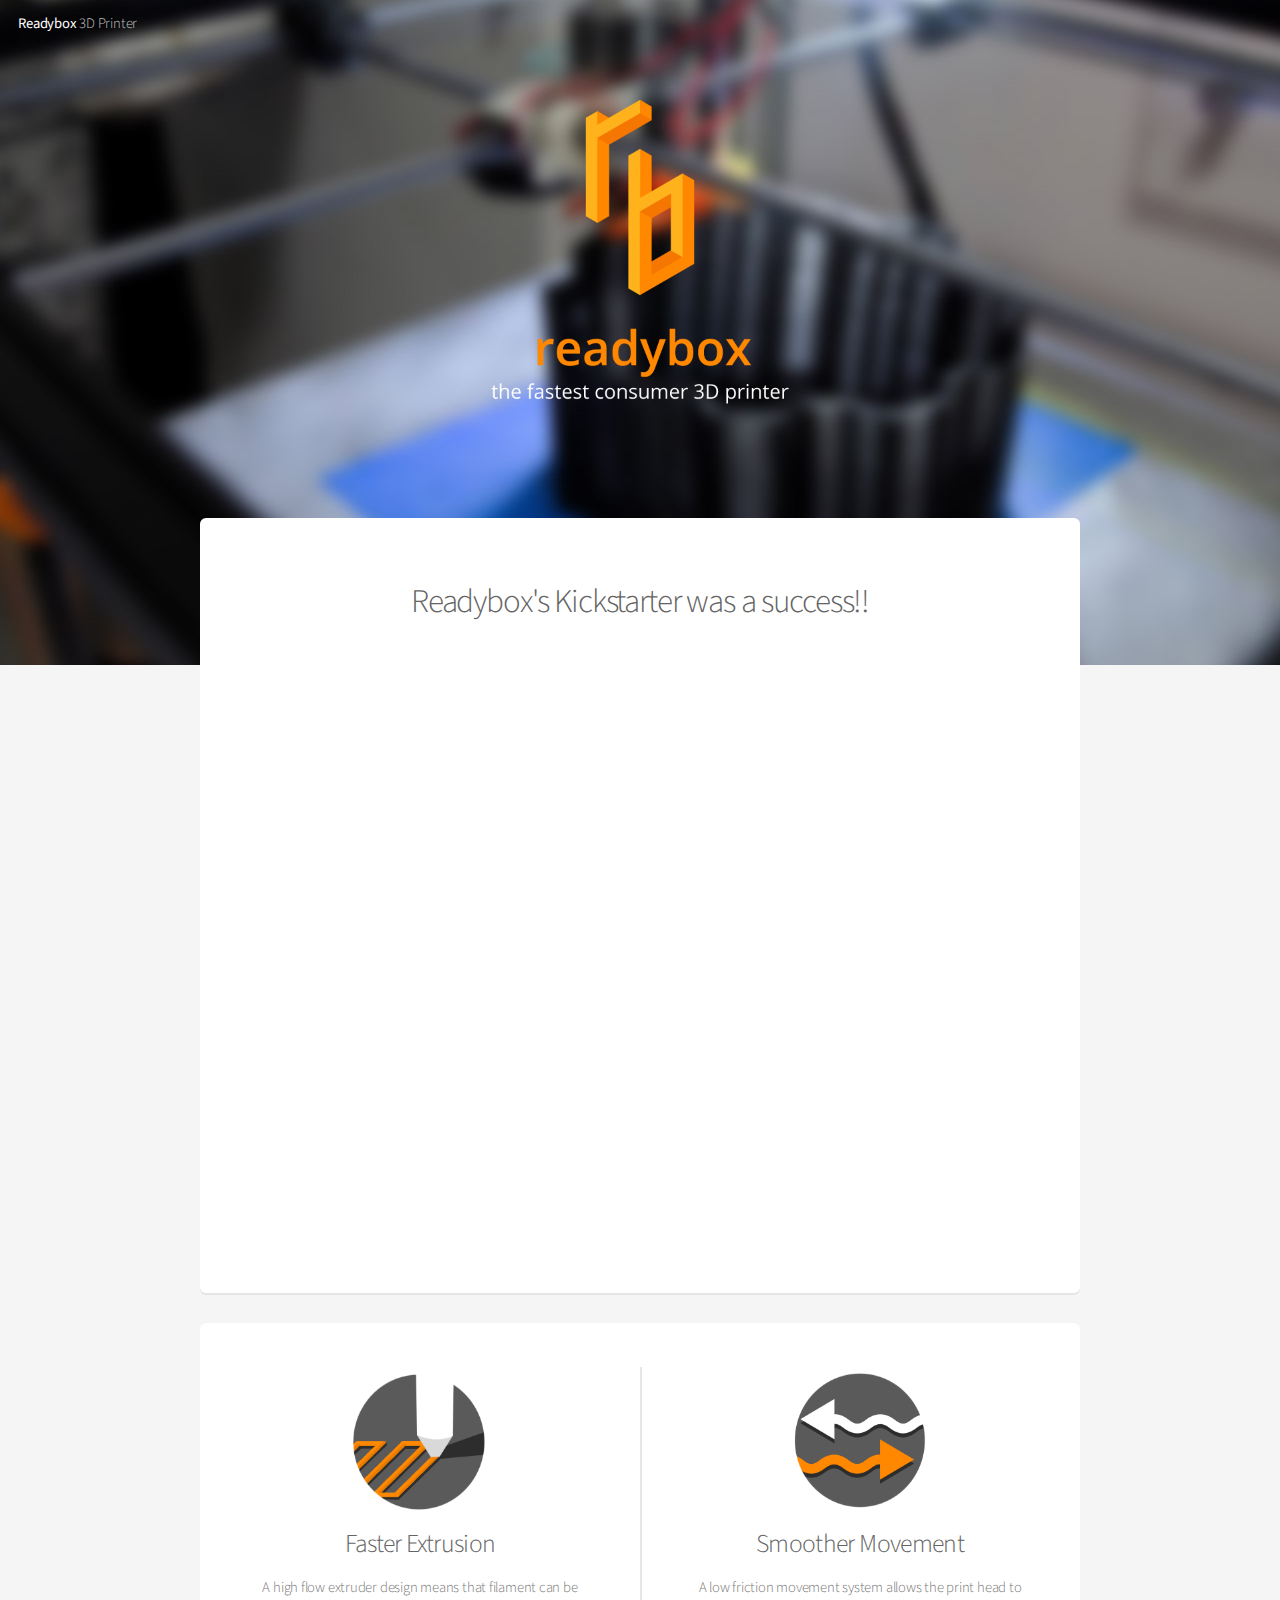
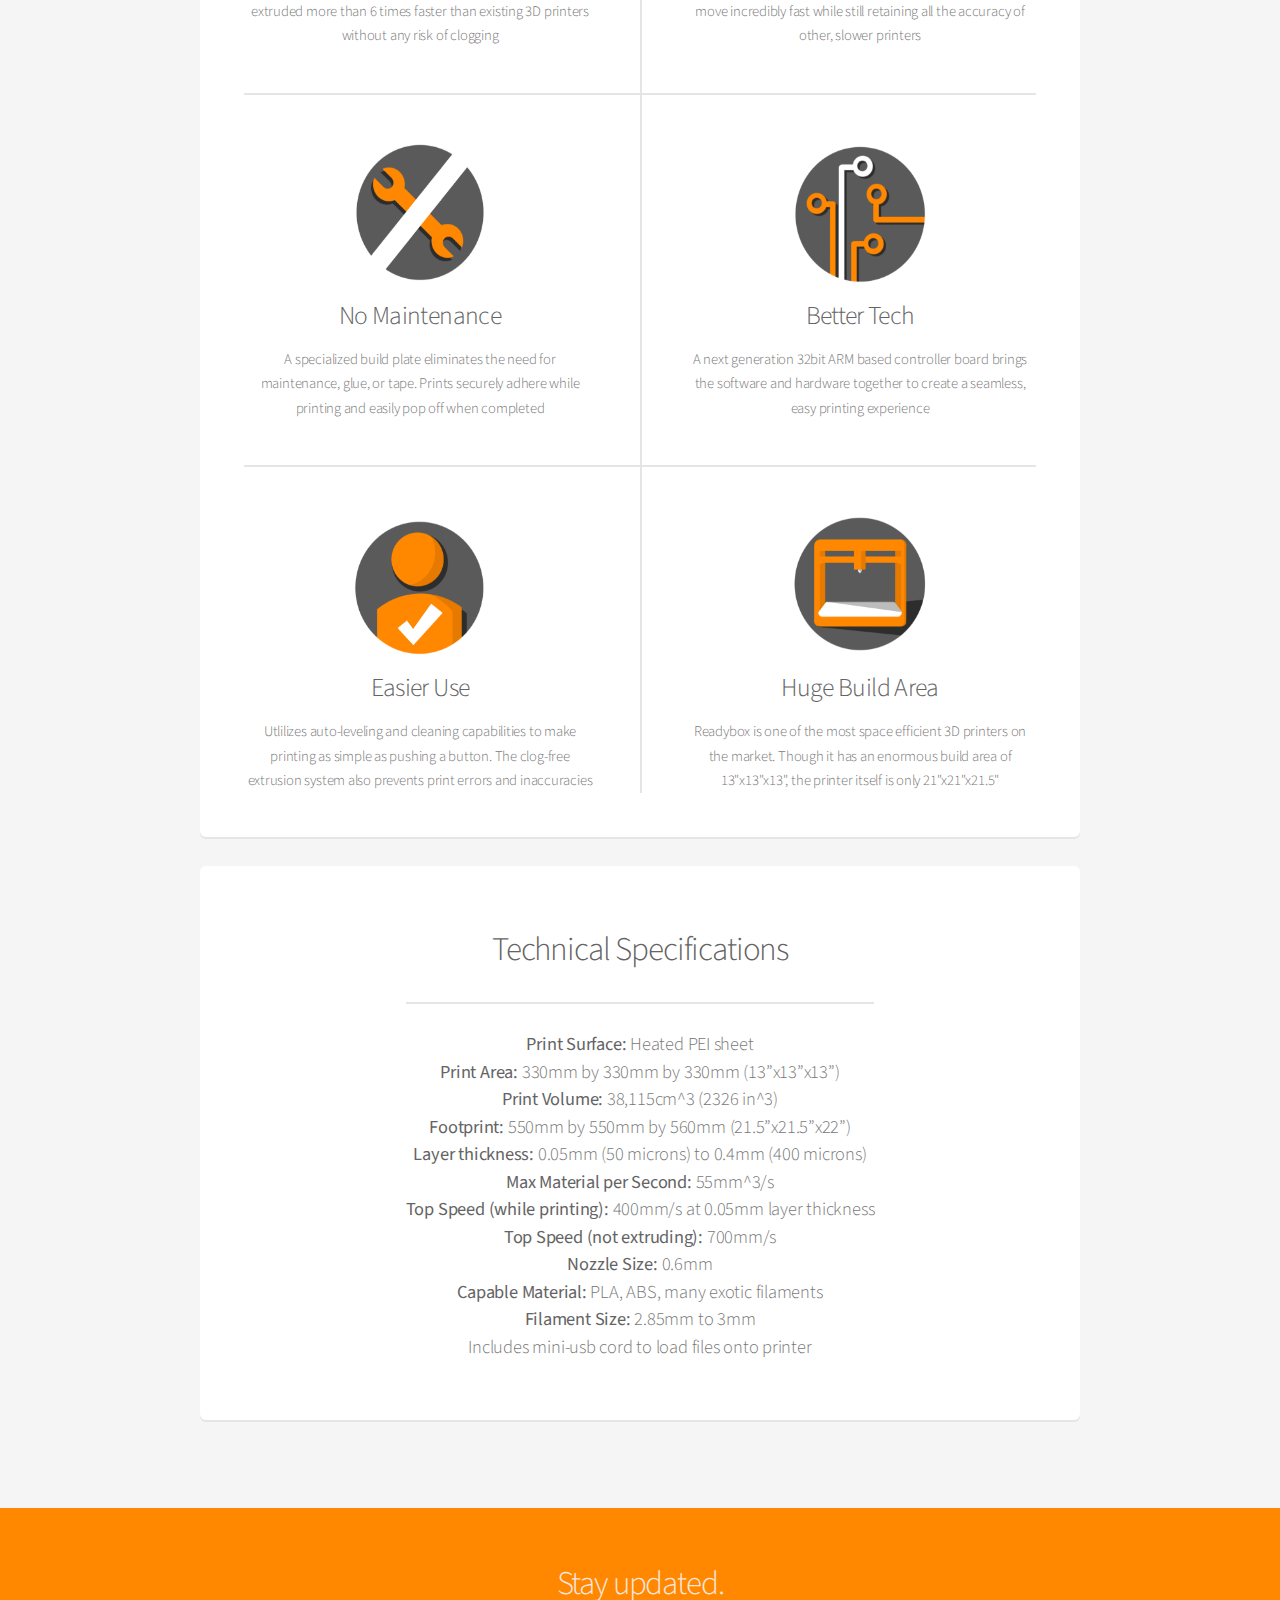
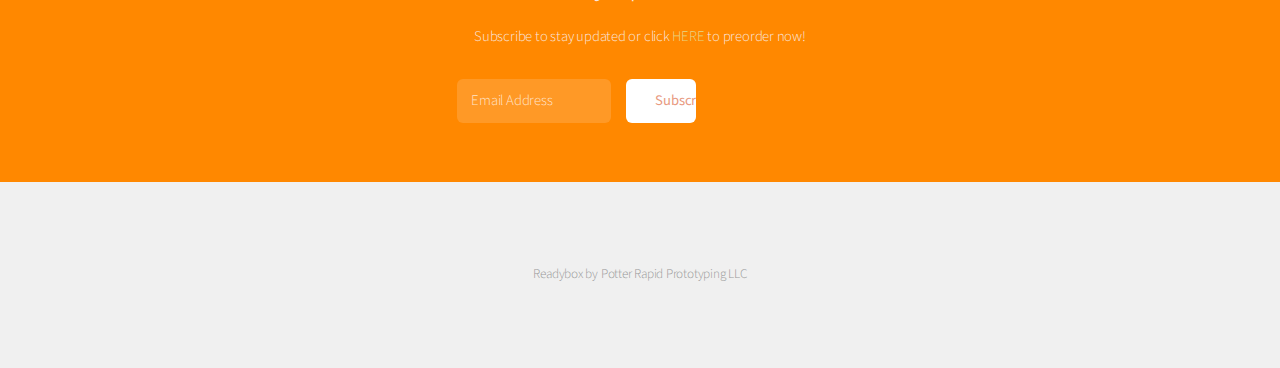
==== index.html @ b286a942 "re-added pre-order to bottom" ====
<!DOCTYPE HTML>
<!--
	Alpha by HTML5 UP
	html5up.net | @n33co
	Free for personal and commercial use under the CCA 3.0 license (html5up.net/license)
-->
<html>

<head>
	<script>
  (function(i,s,o,g,r,a,m){i['GoogleAnalyticsObject']=r;i[r]=i[r]||function(){
  (i[r].q=i[r].q||[]).push(arguments)},i[r].l=1*new Date();a=s.createElement(o),
  m=s.getElementsByTagName(o)[0];a.async=1;a.src=g;m.parentNode.insertBefore(a,m)
  })(window,document,'script','//www.google-analytics.com/analytics.js','ga');

  ga('create', 'UA-67222815-1', 'auto');
  ga('send', 'pageview');

</script>
    <title>Readybox | Fastest Consumer 3D Printer</title>
    <meta http-equiv="content-type" content="text/html; charset=utf-8" />
    <meta name="description" content="" />
    <meta name="keywords" content="" />
    <!--[if lte IE 8]><script src="css/ie/html5shiv.js"></script><![endif]-->
    <script src="js/jquery.min.js"></script>
    <script src="js/jquery.dropotron.min.js"></script>
    <script src="js/jquery.scrollgress.min.js"></script>
    <script src="js/jquery.ajaxchimp.js"></script>
    <script src="js/skel.min.js"></script>
    <script src="js/skel-layers.min.js"></script>
    <script src="js/init.js"></script>
    <noscript>
        <link rel="stylesheet" href="css/skel.css" />
        <link rel="stylesheet" href="css/style.css" />
        <link rel="stylesheet" href="css/style-wide.css" />
    </noscript>
    <link rel="apple-touch-icon" sizes="57x57" href="./images/icons/apple-icon-57x57.png">
    <link rel="apple-touch-icon" sizes="60x60" href="./images/icons/apple-icon-60x60.png">
    <link rel="apple-touch-icon" sizes="72x72" href="./images/icons/apple-icon-72x72.png">
    <link rel="apple-touch-icon" sizes="76x76" href="./images/icons/apple-icon-76x76.png">
    <link rel="apple-touch-icon" sizes="114x114" href="./images/icons/apple-icon-114x114.png">
    <link rel="apple-touch-icon" sizes="120x120" href="./images/icons/apple-icon-120x120.png">
    <link rel="apple-touch-icon" sizes="144x144" href="./images/icons/apple-icon-144x144.png">
    <link rel="apple-touch-icon" sizes="152x152" href="./images/icons/apple-icon-152x152.png">
    <link rel="apple-touch-icon" sizes="180x180" href="./images/icons/apple-icon-180x180.png">
    <link rel="icon" type="image/png" sizes="192x192" href="./images/icons/android-icon-192x192.png">
    <link rel="icon" type="image/png" sizes="32x32" href="./images/icons/favicon-32x32.png">
    <link rel="icon" type="image/png" sizes="96x96" href="./images/icons/favicon-96x96.png">
    <link rel="icon" type="image/png" sizes="16x16" href="./images/icons/favicon-16x16.png">
    <link rel="manifest" href="./images/icons/manifest.json">
    <meta name="msapplication-TileColor" content="#ffffff">
    <meta name="msapplication-TileImage" content="./images/icons/ms-icon-144x144.png">
    <meta name="theme-color" content="#ffffff">

    <!--[if lte IE 8]><link rel="stylesheet" href="css/ie/v8.css" /><![endif]-->
</head>

<body class="landing">
   <!-- Header -->
 			<header id="header" class="alt">
				<h1><a href="index.html">Readybox</a> 3D Printer</h1>
 				<nav id="nav">
 					<ul>
						
						<li>
						</li>
						
 					</ul>
 				</nav>
 			</header>
 			<!-- Banner -->
    <section id="banner">
        <!-- <h2>Readybox</h2>
				<p>The Fastest Consumer 3D Printer</p> -->
        <img src="./images/rb-logo.png">
        <ul class="actions">
        </ul>
    </section>
    <!-- Main -->
    <section id="main" class="container">
        <section class="box special">
            <header class="major">
                <h2><a href="http://kck.st/1Qghwsk">Readybox's Kickstarter was a success!</a>!</h2>
                <iframe width="800" height="600" src="https://www.kickstarter.com/projects/brettpotter/readybox-fastest-consumer-3d-printer/widget/video.html" frameborder="0" scrolling="no"> </iframe>
            </header>
            <!-- <span class="image featured"><img src="images/websiteback1.png" alt="" /></span> -->
        </section>
        <section class="box special features">
            <div class="features-row">
                <section>
                	<img src="./images/extrusion.png" width="150" height="150">
                    <h3>Faster Extrusion</h3>
                    <p>A high flow extruder design means that filament can be extruded more than 6 times faster than existing 3D printers without any risk of clogging</p>
                </section>
                <section>
                	<img src="./images/smooth.png" width="150" height="150">
                    <h3>Smoother Movement</h3>
                    <p> A low friction movement system allows the print head to move incredibly fast while still retaining all the accuracy of other, slower printers</p>
                </section>
            </div>
            <div class="features-row">
                <section>
                	<img src="./images/maintenance.png" width="150" height="150">
                    <h3>No Maintenance</h3>
                    <p>A specialized build plate eliminates the need for maintenance, glue, or tape.  Prints securely adhere while printing and easily pop off when completed</p>
                </section>
                <section>
                	<img src="./images/tech.png" width="150" height="150">
                    <h3>Better Tech</h3>
                    <p> A next generation 32bit ARM based controller board brings the software and hardware together to create a seamless, easy printing experience</p>
                </section>
            </div>
            <div class="features-row">
                <section>
                	<img src="./images/user.png" width="150" height="150">
                    <h3>Easier Use</h3>
                    <p>Utlilizes auto-leveling and cleaning capabilities to make printing as simple as pushing a button. The clog-free extrusion system also prevents print errors and inaccuracies</p>
                </section>
                <section>
                	<img src="./images/area.png" width="150" height="150">
                    <h3>Huge Build Area</h3>
                    <p> Readybox is one of the most space efficient 3D printers on the market. Though it has an enormous build area of 13"x13"x13", the printer itself is only 21"x21"x21.5"</p>
                </section>
            </div>
        </section>
        
				<section class="box special">
					<header class="major">
						<h2>Technical Specifications</h2>
         <p><b>Print Surface:</b> Heated PEI sheet<br />
<b>Print Area:</b> 330mm by 330mm by 330mm (13”x13”x13”)<br />
<b>Print Volume:</b> 38,115cm^3 (2326 in^3)<br />
<b>Footprint:</b> 550mm by 550mm by 560mm (21.5”x21.5”x22”)<br />
<b>Layer thickness:</b> 0.05mm (50 microns) to 0.4mm (400 microns)<br />
<b>Max Material per Second:</b> 55mm^3/s<br/>
<b>Top Speed (while printing):</b> 400mm/s at 0.05mm layer thickness<br />
<b>Top Speed (not extruding):</b> 700mm/s<br />
<b>Nozzle Size:</b> 0.6mm<br />
<b>Capable Material:</b> PLA, ABS, many exotic filaments<br />
<b>Filament Size:</b> 2.85mm to 3mm<br />
Includes mini-usb cord to load files onto printer<br />
						
					</header>
				</section>
    </section>
    <!-- CTA -->
    <section id="cta">
        <h2>Stay updated.</h2>
        <p>Subscribe to stay updated or click <a href="https://shop.trycelery.com/page/55d785853791b303007cd6cb" data-celery="55d785853791b303007cd6cb" data-celery-version="v2">HERE</a> to preorder now!</p>
         <form id="mc">
             <div class="row uniform 50%">
                 <div class="8u 12u(mobilep)">

        <form id="mc">
            <div class="row uniform 50%">
                <div class="8u 12u(mobilep)">
                    <input type="email" name="mc-email" id="mc-email" placeholder="Email Address" />
                </div>
                <div class="4u 12u(mobilep)">
                    <input type="submit" value="Subscribe" class="fit" />
                </div>
            </div>
        </form>
    </section>
    <!-- Footer -->
    <footer id="footer">
        <ul class="copyright">
            <li>Readybox by Potter Rapid Prototyping LLC</li>
        </ul>
    </footer>
</body>

</html>
---- css/skel.css ----
/* Resets (http://meyerweb.com/eric/tools/css/reset/ | v2.0 | 20110126 | License: none (public domain)) */

	html,body,div,span,applet,object,iframe,h1,h2,h3,h4,h5,h6,p,blockquote,pre,a,abbr,acronym,address,big,cite,code,del,dfn,em,img,ins,kbd,q,s,samp,small,strike,strong,sub,sup,tt,var,b,u,i,center,dl,dt,dd,ol,ul,li,fieldset,form,label,legend,table,caption,tbody,tfoot,thead,tr,th,td,article,aside,canvas,details,embed,figure,figcaption,footer,header,hgroup,menu,nav,output,ruby,section,summary,time,mark,audio,video{margin:0;padding:0;border:0;font-size:100%;font:inherit;vertical-align:baseline;}article,aside,details,figcaption,figure,footer,header,hgroup,menu,nav,section{display:block;}body{line-height:1;}ol,ul{list-style:none;}blockquote,q{quotes:none;}blockquote:before,blockquote:after,q:before,q:after{content:'';content:none;}table{border-collapse:collapse;border-spacing:0;}body{-webkit-text-size-adjust:none}

/* Box Model */

	*, *:before, *:after {
		-moz-box-sizing: border-box;
		-webkit-box-sizing: border-box;
		box-sizing: border-box;
	}

/* Container */

	.container {
		margin-left: auto;
		margin-right: auto;

		/* width: (containers) */
		width: 60em;
	}

	/* Modifiers */

		/* 125% */
			.container.\31 25\25 {
				width: 100%;

				/* max-width: (containers * 1.25) */
				max-width: 75em;

				/* min-width: (containers) */
				min-width: 60em;
			}

		/* 75% */
			.container.\37 5\25 {

				/* width: (containers * 0.75) */
				width: 45em;

			}

		/* 50% */
			.container.\35 0\25 {

				/* width: (containers * 0.50) */
				width: 30em;

			}

		/* 25% */
			.container.\32 5\25 {

				/* width: (containers * 0.25) */
				width: 15em;

			}

/* Grid */

	.row {
		border-bottom: solid 1px transparent;
	}

	.row > * {
		float: left;
	}

	.row:after, .row:before {
		content: '';
		display: block;
		clear: both;
		height: 0;
	}

	.row.uniform > * > :first-child {
		margin-top: 0;
	}

	.row.uniform > * > :last-child {
		margin-bottom: 0;
	}

	/* Gutters */

		/* Normal */

			.row > * {
				/* padding: (gutters.horizontal) 0 0 (gutters.vertical) */
				padding: 0 0 0 2em;
			}

			.row {
				/* margin: -(gutters.horizontal) 0 -1px -(gutters.vertical) */
				margin: 0 0 -1px -2em;
			}

			.row.uniform > * {
				/* padding: (gutters.vertical) 0 0 (gutters.vertical) */
				padding: 2em 0 0 2em;
			}

			.row.uniform {
				/* margin: -(gutters.vertical) 0 -1px -(gutters.vertical) */
				margin: -2em 0 -1px -2em;
			}

		/* 200% */

			.row.\32 00\25 > * {
				/* padding: (gutters.horizontal) 0 0 (gutters.vertical) */
				padding: 0 0 0 4em;
			}

			.row.\32 00\25 {
				/* margin: -(gutters.horizontal) 0 -1px -(gutters.vertical) */
				margin: 0 0 -1px -4em;
			}

			.row.uniform.\32 00\25 > * {
				/* padding: (gutters.vertical) 0 0 (gutters.vertical) */
				padding: 4em 0 0 4em;
			}

			.row.uniform.\32 00\25 {
				/* margin: -(gutters.vertical) 0 -1px -(gutters.vertical) */
				margin: -4em 0 -1px -4em;
			}

		/* 150% */

			.row.\31 50\25 > * {
				/* padding: (gutters.horizontal) 0 0 (gutters.vertical) */
				padding: 0 0 0 3em;
			}

			.row.\31 50\25 {
				/* margin: -(gutters.horizontal) 0 -1px -(gutters.vertical) */
				margin: 0 0 -1px -3em;
			}

			.row.uniform.\31 50\25 > * {
				/* padding: (gutters.vertical) 0 0 (gutters.vertical) */
				padding: 3em 0 0 3em;
			}

			.row.uniform.\31 50\25 {
				/* margin: -(gutters.vertical) 0 -1px -(gutters.vertical) */
				margin: -3em 0 -1px -3em;
			}

		/* 50% */

			.row.\35 0\25 > * {
				/* padding: (gutters.horizontal) 0 0 (gutters.vertical) */
				padding: 0 0 0 1em;
			}

			.row.\35 0\25 {
				/* margin: -(gutters.horizontal) 0 -1px -(gutters.vertical) */
				margin: 0 0 -1px -1em;
			}

			.row.uniform.\35 0\25 > * {
				/* padding: (gutters.vertical) 0 0 (gutters.vertical) */
				padding: 1em 0 0 1em;
			}

			.row.uniform.\35 0\25 {
				/* margin: -(gutters.vertical) 0 -1px -(gutters.vertical) */
				margin: -1em 0 -1px -1em;
			}

		/* 25% */

			.row.\32 5\25 > * {
				/* padding: (gutters.horizontal) 0 0 (gutters.vertical) */
				padding: 0 0 0 0.5em;
			}

			.row.\32 5\25 {
				/* margin: -(gutters.horizontal) 0 -1px -(gutters.vertical) */
				margin: 0 0 -1px -0.5em;
			}

			.row.uniform.\32 5\25 > * {
				/* padding: (gutters.vertical) 0 0 (gutters.vertical) */
				padding: 0.5em 0 0 0.5em;
			}

			.row.uniform.\32 5\25 {
				/* margin: -(gutters.vertical) 0 -1px -(gutters.vertical) */
				margin: -0.5em 0 -1px -0.5em;
			}

		/* 0% */

			.row.\30 \25 > * {
				padding: 0;
			}

			.row.\30 \25 {
				margin: 0 0 -1px 0;
			}

	/* Cells */

		.\31 2u, .\31 2u\24 { width: 100%; clear: none; margin-left: 0; }
		.\31 1u, .\31 1u\24 { width: 91.6666666667%; clear: none; margin-left: 0; }
		.\31 0u, .\31 0u\24 { width: 83.3333333333%; clear: none; margin-left: 0; }
		.\39 u, .\39 u\24 { width: 75%; clear: none; margin-left: 0; }
		.\38 u, .\38 u\24 { width: 66.6666666667%; clear: none; margin-left: 0; }
		.\37 u, .\37 u\24 { width: 58.3333333333%; clear: none; margin-left: 0; }
		.\36 u, .\36 u\24 { width: 50%; clear: none; margin-left: 0; }
		.\35 u, .\35 u\24 { width: 41.6666666667%; clear: none; margin-left: 0; }
		.\34 u, .\34 u\24 { width: 33.3333333333%; clear: none; margin-left: 0; }
		.\33 u, .\33 u\24 { width: 25%; clear: none; margin-left: 0; }
		.\32 u, .\32 u\24 { width: 16.6666666667%; clear: none; margin-left: 0; }
		.\31 u, .\31 u\24 { width: 8.3333333333%; clear: none; margin-left: 0; }

		.\31 2u\24 + *,
		.\31 1u\24 + *,
		.\31 0u\24 + *,
		.\39 u\24 + *,
		.\38 u\24 + *,
		.\37 u\24 + *,
		.\36 u\24 + *,
		.\35 u\24 + *,
		.\34 u\24 + *,
		.\33 u\24 + *,
		.\32 u\24 + *,
		.\31 u\24 + * {
			clear: left;
		}

		.\-11u { margin-left: 91.6666666667% }
		.\-10u { margin-left: 83.3333333333% }
		.\-9u { margin-left: 75% }
		.\-8u { margin-left: 66.6666666667% }
		.\-7u { margin-left: 58.3333333333% }
		.\-6u { margin-left: 50% }
		.\-5u { margin-left: 41.6666666667% }
		.\-4u { margin-left: 33.3333333333% }
		.\-3u { margin-left: 25% }
		.\-2u { margin-left: 16.6666666667% }
		.\-1u { margin-left: 8.3333333333% }
---- css/style.css ----
@import url(font-awesome.min.css);
@import url("http://fonts.googleapis.com/css?family=Source+Sans+Pro:300,400,300italic,400italic");

/*
	Alpha by HTML5 UP
	html5up.net | @n33co
	Free for personal and commercial use under the CCA 3.0 license (html5up.net/license)
*/

/* Basic */

	body {
		background: #f5f5f5;
	}

	body, input, select, textarea {
		color: #777;
		font-family: "Source Sans Pro", sans-serif;
		font-size: 16pt;
		font-weight: 300;
		line-height: 1.65em;
		letter-spacing: -0.015em;
	}

	a {
		-moz-transition: color 0.2s ease-in-out, border-bottom-color 0.2s ease-in-out;
		-webkit-transition: color 0.2s ease-in-out, border-bottom-color 0.2s ease-in-out;
		-o-transition: color 0.2s ease-in-out, border-bottom-color 0.2s ease-in-out;
		-ms-transition: color 0.2s ease-in-out, border-bottom-color 0.2s ease-in-out;
		transition: color 0.2s ease-in-out, border-bottom-color 0.2s ease-in-out;
		color: #E6D788;
		text-decoration: none;
	}

		a:hover {
			border-bottom-color: transparent;
		}

	strong, b {
		color: #646464;
		font-weight: 400;
	}

	em, i {
		font-style: italic;
	}

	p {
		margin: 0 0 2em 0;
	}

	h1, h2, h3, h4, h5, h6 {
		color: #646464;
		font-weight: 300;
		line-height: 1em;
		margin: 0 0 0.5em 0;
	}

		h1 a, h2 a, h3 a, h4 a, h5 a, h6 a {
			color: inherit;
			text-decoration: none;
		}

	h2 {
		font-size: 2.25em;
		line-height: 1.5em;
		letter-spacing: -0.035em;
	}

	h3 {
		font-size: 1.75em;
		line-height: 1.5em;
		letter-spacing: -0.025em;
	}

	h4 {
		font-size: 1.1em;
		line-height: 1.5em;
		letter-spacing: 0;
	}

	h5 {
		font-size: 0.9em;
		line-height: 1.5em;
		letter-spacing: 0;
	}

	h6 {
		font-size: 0.7em;
		line-height: 1.5em;
		letter-spacing: 0;
	}

	sub {
		font-size: 0.8em;
		position: relative;
		top: 0.5em;
	}

	sup {
		font-size: 0.8em;
		position: relative;
		top: -0.5em;
	}

	hr {
		border: 0;
		border-bottom: solid 2px #e5e5e5;
		margin: 2em 0;
	}

		hr.major {
			margin: 3em 0;
		}

	blockquote {
		border-left: solid 4px #e5e5e5;
		font-style: italic;
		margin: 0 0 2em 0;
		padding: 0.5em 0 0.5em 2em;
	}

	pre {
		-webkit-overflow-scrolling: touch;
		background: #f8f8f8;
		border-radius: 6px;
		border: solid 1px #e5e5e5;
		font-family: monospace;
		font-size: 0.9em;
		line-height: 1.75em;
		margin: 0 0 2em 0;
		overflow-x: auto;
		padding: 1em 1.5em;
	}

	code {
		background: #f8f8f8;
		border-radius: 6px;
		border: solid 1px #e5e5e5;
		font-family: monospace;
		font-size: 0.9em;
		margin: 0 0.25em;
		padding: 0.25em 0.65em;
	}

	.align-left {
		text-align: left;
	}

	.align-center {
		text-align: center;
	}

	.align-right {
		text-align: right;
	}

/* Section/Article */

	section.special, article.special {
		text-align: center;
	}

	header p {
		color: #999;
		position: relative;
		margin: 0 0 1.5em 0;
		font-style: italic;
	}

	header h2 + p {
		font-size: 1.25em;
		margin-top: -1em;
		line-height: 1.5em;
	}

	header h3 + p {
		font-size: 1.1em;
		margin-top: -0.85em;
		line-height: 1.5em;
	}

	header h4 + p,
	header h5 + p,
	header h6 + p {
		font-size: 0.8em;
		margin-top: -0.5em;
		line-height: 1.5em;
	}

	header.major {
		padding: 1em 0;
		text-align: center;
	}

		header.major h2 {
			margin: 0;
		}

		header.major p {
			display: inline-block;
			border-top: solid 2px #e5e5e5;
			color: #777;
			margin: 1.5em 0 0 0;
			padding: 1.5em 0 0 0;
			font-style: normal;
		}

/* Form */

	form {
		margin: 0 0 2em 0;
	}

	label {
		color: #646464;
		display: block;
		font-size: 0.9em;
		font-weight: 300;
		margin: 0 0 1em 0;
	}

	input[type="text"],
	input[type="password"],
	input[type="email"],
	select,
	textarea {
		-moz-appearance: none;
		-webkit-appearance: none;
		-o-appearance: none;
		-ms-appearance: none;
		appearance: none;
		background: #f8f8f8;
		border-radius: 6px;
		border: solid 1px #e5e5e5;
		color: inherit;
		display: block;
		outline: 0;
		padding: 0 1em;
		text-decoration: none;
		width: 100%;
	}

		input[type="text"]:invalid,
		input[type="password"]:invalid,
		input[type="email"]:invalid,
		select:invalid,
		textarea:invalid {
			box-shadow: none;
		}

		input[type="text"]:focus,
		input[type="password"]:focus,
		input[type="email"]:focus,
		select:focus,
		textarea:focus {
			border-color: #e89980;
			box-shadow: 0 0 0 2px #e89980;
		}

	.select-wrapper {
		text-decoration: none;
		display: block;
		position: relative;
	}

		.select-wrapper:before {
			-moz-osx-font-smoothing: grayscale;
			-webkit-font-smoothing: antialiased;
			font-family: FontAwesome;
			font-style: normal;
			font-weight: normal;
			text-transform: none !important;
		}

		.select-wrapper:before {
			color: #e5e5e5;
			content: '\f078';
			display: block;
			height: 3em;
			line-height: 3em;
			pointer-events: none;
			position: absolute;
			right: 0;
			text-align: center;
			top: 0;
			width: 3em;
		}

		.select-wrapper select::-ms-expand {
			display: none;
		}

	input[type="text"],
	input[type="password"],
	input[type="email"],
	select {
		height: 3em;
	}

	textarea {
		padding: 0.75em 1em;
	}

	input[type="checkbox"],
	input[type="radio"] {
		-moz-appearance: none;
		-webkit-appearance: none;
		-o-appearance: none;
		-ms-appearance: none;
		appearance: none;
		display: block;
		float: left;
		margin-right: -2em;
		opacity: 0;
		width: 1em;
		z-index: -1;
	}

		input[type="checkbox"] + label,
		input[type="radio"] + label {
			text-decoration: none;
			color: #777;
			cursor: pointer;
			display: inline-block;
			font-size: 1em;
			font-weight: 300;
			padding-left: 2.55em;
			padding-right: 0.75em;
			position: relative;
		}

			input[type="checkbox"] + label:before,
			input[type="radio"] + label:before {
				-moz-osx-font-smoothing: grayscale;
				-webkit-font-smoothing: antialiased;
				font-family: FontAwesome;
				font-style: normal;
				font-weight: normal;
				text-transform: none !important;
			}

			input[type="checkbox"] + label:before,
			input[type="radio"] + label:before {
				background: #f8f8f8;
				border-radius: 6px;
				border: solid 1px #e5e5e5;
				content: '';
				display: inline-block;
				height: 1.8em;
				left: 0;
				line-height: 1.725em;
				position: absolute;
				text-align: center;
				top: 0;
				width: 1.8em;
			}

		input[type="checkbox"]:checked + label:before,
		input[type="radio"]:checked + label:before {
			background: #666;
			border-color: #666;
			color: #ffffff;
			content: '\f00c';
		}

		input[type="checkbox"]:focus + label:before,
		input[type="radio"]:focus + label:before {
			border-color: #e89980;
			box-shadow: 0 0 0 1px #e89980;
		}

	input[type="checkbox"] + label:before {
		border-radius: 6px;
	}

	input[type="radio"] + label:before {
		border-radius: 100%;
	}

	::-webkit-input-placeholder {
		color: #999 !important;
		opacity: 1.0;
	}

	:-moz-placeholder {
		color: #999 !important;
		opacity: 1.0;
	}

	::-moz-placeholder {
		color: #999 !important;
		opacity: 1.0;
	}

	:-ms-input-placeholder {
		color: #999 !important;
		opacity: 1.0;
	}

	.formerize-placeholder {
		color: #999 !important;
		opacity: 1.0;
	}

/* Box */

	.box {
		background: #fff;
		border-radius: 6px;
		box-shadow: 0 2px 0 0 #e5e5e5;
		margin: 0 0 2em 0;
		padding: 3em;
	}

		.box > :last-child {
			margin-bottom: 0;
		}

		.box.alt {
			background: none !important;
			border-radius: 0 !important;
			box-shadow: none !important;
			margin: 0 0 2em 0;
			padding: 0 !important;
		}

		.box.features .features-row {
			border-top: solid 2px #e5e5e5;
			position: relative;
		}

			.box.features .features-row:after {
				clear: both;
				content: '';
				display: block;
			}

			.box.features .features-row section {
				float: left;
				padding: 3em;
				width: 50%;
			}

				.box.features .features-row section :last-child {
					margin-bottom: 0;
				}

				.box.features .features-row section:nth-child(2n) {
					padding-right: 0;
				}

					.box.features .features-row section:nth-child(2n):before {
						background: #e5e5e5;
						content: '';
						display: block;
						height: 100%;
						margin-left: -3em;
						position: absolute;
						top: 0;
						width: 2px;
					}

				.box.features .features-row section:nth-child(2n-1) {
					padding-left: 0;
				}

			.box.features .features-row:first-child {
				border-top: 0;
			}

				.box.features .features-row:first-child section {
					padding-top: 0;
				}

			.box.features .features-row:last-child {
				padding-bottom: 0;
			}

				.box.features .features-row:last-child section {
					padding-bottom: 0;
				}

		.box.special {
			text-align: center;
		}

		.box .image.featured {
			border-radius: 0;
			display: block;
			margin: 3em 0 3em -3em;
			position: relative;
			width: calc(100% + 6em);
		}

			.box .image.featured img {
				border-radius: 0;
				display: block;
				width: 100%;
			}

			.box .image.featured:first-child {
				border-radius: 6px 6px 0 0;
				margin-bottom: 3em;
				margin-top: -3em;
			}

				.box .image.featured:first-child img {
					border-radius: 6px 6px 0 0;
				}

			.box .image.featured:last-child {
				border-radius: 0 0 6px 6px;
				margin-bottom: -3em;
				margin-top: 3em;
			}

				.box .image.featured:last-child img {
					border-radius: 0 0 6px 6px;
				}

/* Icon */

	.icon {
		text-decoration: none;
		border-bottom: none;
		position: relative;
	}

		.icon:before {
			-moz-osx-font-smoothing: grayscale;
			-webkit-font-smoothing: antialiased;
			font-family: FontAwesome;
			font-style: normal;
			font-weight: normal;
			text-transform: none !important;
		}

		.icon > .label {
			display: none;
		}

		.icon.major {
			background: #666;
			border-radius: 100%;
			color: #ffffff;
			cursor: default;
			display: inline-block;
			height: 5.5em;
			line-height: 5.5em;
			margin: 0 0 2em 0;
			width: 5.5em;
		}

			.icon.major:before {
				font-size: 2.5em;
			}

			.icon.major.accent1 {
				background: #666;
				color: #ffffff;
			}

			.icon.major.accent2 {
				background: #e89980;
				color: #ffffff;
			}

			.icon.major.accent3 {
				background: #7fcdb8;
				color: #ffffff;
			}

			.icon.major.accent4 {
				background: #90b0ba;
				color: #ffffff;
			}

			.icon.major.accent5 {
				background: #e5cb95;
				color: #ffffff;
			}

/* Image */

	.image {
		border-radius: 6px;
		border: 0;
		display: inline-block;
		position: relative;
	}

		.image img {
			border-radius: 6px;
			display: block;
		}

		.image.left {
			float: left;
			padding: 0 1.5em 1em 0;
			top: 0.25em;
		}

		.image.right {
			float: right;
			padding: 0 0 1em 1.5em;
			top: 0.25em;
		}

		.image.fit {
			display: block;
			margin: 0 0 2em 0;
			width: 100%;
		}

			.image.fit img {
				display: block;
				width: 100%;
			}

/* List */

	ol {
		list-style: decimal;
		margin: 0 0 2em 0;
		padding-left: 1.25em;
	}

		ol li {
			padding-left: 0.25em;
		}

	ul {
		list-style: disc;
		margin: 0 0 2em 0;
		padding-left: 1em;
	}

		ul li {
			padding-left: 0.5em;
		}

		ul.alt {
			list-style: none;
			padding-left: 0;
		}

			ul.alt li {
				border-top: solid 1px #e5e5e5;
				padding: 0.5em 0;
			}

				ul.alt li:first-child {
					border-top: 0;
					padding-top: 0;
				}

		ul.icons {
			cursor: default;
			list-style: none;
			padding-left: 0;
		}

			ul.icons li {
				display: inline-block;
				padding: 0 1.25em 0 0;
			}

				ul.icons li:last-child {
					padding-right: 0;
				}

				ul.icons li .icon {
					color: inherit;
				}

					ul.icons li .icon:before {
						font-size: 1.75em;
					}

		ul.actions {
			cursor: default;
			list-style: none;
			padding-left: 0;
		}

			ul.actions li {
				display: inline-block;
				padding: 0 1em 0 0;
				vertical-align: middle;
			}

				ul.actions li:last-child {
					padding-right: 0;
				}

			ul.actions.small li {
				padding: 0 0.5em 0 0;
			}

			ul.actions.vertical li {
				display: block;
				padding: 1em 0 0 0;
			}

				ul.actions.vertical li:first-child {
					padding-top: 0;
				}

				ul.actions.vertical li > * {
					margin-bottom: 0;
				}

			ul.actions.vertical.small li {
				padding: 0.5em 0 0 0;
			}

				ul.actions.vertical.small li:first-child {
					padding-top: 0;
				}

			ul.actions.fit {
				display: table;
				margin-left: -1em;
				padding: 0;
				table-layout: fixed;
				width: calc(100% + 1em);
			}

				ul.actions.fit li {
					display: table-cell;
					padding: 0 0 0 1em;
				}

					ul.actions.fit li > * {
						margin-bottom: 0;
					}

				ul.actions.fit.small {
					margin-left: -0.5em;
					width: calc(100% + 0.5em);
				}

					ul.actions.fit.small li {
						padding: 0 0 0 0.5em;
					}

	dl {
		margin: 0 0 2em 0;
	}

/* Table */

	.table-wrapper {
		-webkit-overflow-scrolling: touch;
		overflow-x: auto;
	}

	table {
		margin: 0 0 2em 0;
		width: 100%;
	}

		table tbody tr {
			border: solid 1px #e5e5e5;
			border-left: 0;
			border-right: 0;
		}

			table tbody tr:nth-child(2n + 1) {
				background-color: #f8f8f8;
			}

		table td {
			padding: 0.75em 0.75em;
		}

		table th {
			color: #646464;
			font-size: 0.9em;
			font-weight: 300;
			padding: 0 0.75em 0.75em 0.75em;
			text-align: left;
		}

		table thead {
			border-bottom: solid 2px #e5e5e5;
		}

		table tfoot {
			border-top: solid 2px #e5e5e5;
		}

		table.alt {
			border-collapse: separate;
		}

			table.alt tbody tr td {
				border: solid 1px #e5e5e5;
				border-left-width: 0;
				border-top-width: 0;
			}

				table.alt tbody tr td:first-child {
					border-left-width: 1px;
				}

			table.alt tbody tr:first-child td {
				border-top-width: 1px;
			}

			table.alt thead {
				border-bottom: 0;
			}

			table.alt tfoot {
				border-top: 0;
			}

/* Button */

	input[type="submit"],
	input[type="reset"],
	input[type="button"],
	.button {
		-moz-appearance: none;
		-webkit-appearance: none;
		-o-appearance: none;
		-ms-appearance: none;
		appearance: none;
		-moz-transition: background-color 0.2s ease-in-out, color 0.2s ease-in-out;
		-webkit-transition: background-color 0.2s ease-in-out, color 0.2s ease-in-out;
		-o-transition: background-color 0.2s ease-in-out, color 0.2s ease-in-out;
		-ms-transition: background-color 0.2s ease-in-out, color 0.2s ease-in-out;
		transition: background-color 0.2s ease-in-out, color 0.2s ease-in-out;
		background-color: #666;
		border-radius: 6px;
		border: 0;
		color: #ffffff;
		cursor: pointer;
		display: inline-block;
		font-weight: 400;
		height: 3em;
		line-height: 3em;
		padding: 0 2em;
		text-align: center;
		text-decoration: none;
		white-space: nowrap;
	}

		input[type="submit"]:hover,
		input[type="reset"]:hover,
		input[type="button"]:hover,
		.button:hover {
			background-color: #737373;
		}

		input[type="submit"]:active,
		input[type="reset"]:active,
		input[type="button"]:active,
		.button:active {
			background-color: #595959;
		}

		input[type="submit"].icon,
		input[type="reset"].icon,
		input[type="button"].icon,
		.button.icon {
			padding-left: 1.35em;
		}

			input[type="submit"].icon:before,
			input[type="reset"].icon:before,
			input[type="button"].icon:before,
			.button.icon:before {
				margin-right: 0.5em;
			}

		input[type="submit"].fit,
		input[type="reset"].fit,
		input[type="button"].fit,
		.button.fit {
			display: block;
			margin: 0 0 1em 0;
			width: 100%;
		}

		input[type="submit"].small,
		input[type="reset"].small,
		input[type="button"].small,
		.button.small {
			font-size: 0.8em;
			height: 2.7em;
			line-height: 2.7em;
		}

		input[type="submit"].big,
		input[type="reset"].big,
		input[type="button"].big,
		.button.big {
			font-size: 1.25em;
			height: 2.7em;
			line-height: 2.7em;
		}

		input[type="submit"].alt,
		input[type="reset"].alt,
		input[type="button"].alt,
		.button.alt {
			background-color: transparent;
			box-shadow: inset 0 0 0 2px #e5e5e5;
			color: #777;
		}

			input[type="submit"].alt:hover,
			input[type="reset"].alt:hover,
			input[type="button"].alt:hover,
			.button.alt:hover {
				background-color: #f8f8f8;
			}

			input[type="submit"].alt:active,
			input[type="reset"].alt:active,
			input[type="button"].alt:active,
			.button.alt:active {
				background-color: #f0f0f0;
			}

			input[type="submit"].alt.icon:before,
			input[type="reset"].alt.icon:before,
			input[type="button"].alt.icon:before,
			.button.alt.icon:before {
				color: #999;
			}

		input[type="submit"].special,
		input[type="reset"].special,
		input[type="button"].special,
		.button.special {
			background-color: #e89980;
			color: #ffffff !important;
		}

			input[type="submit"].special:hover,
			input[type="reset"].special:hover,
			input[type="button"].special:hover,
			.button.special:hover {
				background-color: #ecaa96;
			}

			input[type="submit"].special:active,
			input[type="reset"].special:active,
			input[type="button"].special:active,
			.button.special:active {
				background-color: #e4886a;
			}

		input[type="submit"].disabled, input[type="submit"]:disabled,
		input[type="reset"].disabled,
		input[type="reset"]:disabled,
		input[type="button"].disabled,
		input[type="button"]:disabled,
		.button.disabled,
		.button:disabled {
			background-color: #777 !important;
			box-shadow: inset 0 -0.15em 0 0 rgba(0, 0, 0, 0.15);
			color: #f5f5f5 !important;
			cursor: default;
			opacity: 0.25;
		}

/* Header */

	#skel-layers-wrapper {
		padding-top: 3em;
	}

	body.landing #skel-layers-wrapper {
		padding-top: 0;
	}
	@-moz-keyframes reveal-header { 0% { top: -5em; } 100% { top: 0; } }
	@-webkit-keyframes reveal-header { 0% { top: -5em; } 100% { top: 0; } }
	@-o-keyframes reveal-header { 0% { top: -5em; } 100% { top: 0; } }
	@-ms-keyframes reveal-header { 0% { top: -5em; } 100% { top: 0; } }
	@keyframes reveal-header { 0% { top: -5em; } 100% { top: 0; } }

	#header {
		background: #444;
		color: #bbb;
		cursor: default;
		height: 3.25em;
		left: 0;
		line-height: 3.25em;
		position: fixed;
		top: 0;
		width: 100%;
		z-index: 10000;
	}

		#header h1 {
			color: inherit;
			height: inherit;
			left: 1.25em;
			line-height: inherit;
			margin: 0;
			padding: 0;
			position: absolute;
			top: 0;
		}

			#header h1 a {
				color: #fff;
				font-weight: 400;
				border: 0;
			}

		#header nav {
			height: inherit;
			line-height: inherit;
			position: absolute;
			right: 0.75em;
			top: 0;
			vertical-align: middle;
		}

			#header nav > ul {
				list-style: none;
				margin: 0;
				padding-left: 0;
			}

				#header nav > ul > li {
					display: inline-block;
					padding-left: 0;
				}

					#header nav > ul > li > ul {
						display: none;
					}

					#header nav > ul > li a {
						display: inline-block;
						height: 2em;
						line-height: 1.95em;
						padding: 0 1em;
						border-radius: 6px;
					}

					#header nav > ul > li a:not(.button) {
						color: #fff;
						display: inline-block;
						text-decoration: none;
						border: 0;
					}

						#header nav > ul > li a:not(.button).icon:before {
							color: #999;
							margin-right: 0.5em;
						}

					#header nav > ul > li:first-child {
						margin-left: 0;
					}

					#header nav > ul > li.active a:not(.button) {
						background-color: rgba(153, 153, 153, 0.25);
					}

					#header nav > ul > li .button {
						margin: 0 0 0 0.5em;
						position: relative;
					}

		#header input[type="submit"],
		#header input[type="reset"],
		#header input[type="button"],
		#header .button {
			background-color: transparent;
			box-shadow: inset 0 0 0 2px #999;
			color: #fff;
		}

			#header input[type="submit"]:hover,
			#header input[type="reset"]:hover,
			#header input[type="button"]:hover,
			#header .button:hover {
				background-color: rgba(153, 153, 153, 0.25);
			}

			#header input[type="submit"]:active,
			#header input[type="reset"]:active,
			#header input[type="button"]:active,
			#header .button:active {
				background-color: rgba(153, 153, 153, 0.5);
			}

		#header .container {
			position: relative;
		}

			#header .container h1 {
				left: 0;
			}

			#header .container nav {
				right: 0;
			}

		#header.reveal {
			-moz-animation: reveal-header 0.5s;
			-webkit-animation: reveal-header 0.5s;
			-o-animation: reveal-header 0.5s;
			-ms-animation: reveal-header 0.5s;
			animation: reveal-header 0.5s;
		}

		#header.alt {
			-moz-animation: none;
			-webkit-animation: none;
			-o-animation: none;
			-ms-animation: none;
			animation: none;
			background: none;
			color: rgba(255, 255, 255, 0.75);
			position: absolute;
		}

			#header.alt nav > ul > li a:not(.button).icon:before {
				color: rgba(255, 255, 255, 0.75);
			}

			#header.alt nav > ul > li.active a:not(.button) {
				background-color: rgba(255, 255, 255, 0.2);
			}

			#header.alt input[type="submit"],
			#header.alt input[type="reset"],
			#header.alt input[type="button"],
			#header.alt .button {
				box-shadow: inset 0 0 0 2px rgba(255, 255, 255, 0.5);
			}

				#header.alt input[type="submit"]:hover,
				#header.alt input[type="reset"]:hover,
				#header.alt input[type="button"]:hover,
				#header.alt .button:hover {
					background-color: rgba(255, 255, 255, 0.1);
				}

				#header.alt input[type="submit"]:active,
				#header.alt input[type="reset"]:active,
				#header.alt input[type="button"]:active,
				#header.alt .button:active {
					background-color: rgba(255, 255, 255, 0.2);
				}

	.dropotron {
		background: #fff;
		border-radius: 6px;
		box-shadow: 0 2px 0 0 rgba(0, 0, 0, 0.065), inset 0 -1px 0 0 #fff, inset 0 0 0 1px rgba(229, 229, 229, 0.5);
		list-style: none;
		margin: calc(-0.5em + 1px) 0 0 1px;
		padding: 0.5em 0;
		width: 11em;
	}

		.dropotron li {
			padding: 0;
		}

			.dropotron li a, .dropotron li span {
				-moz-transition: none;
				-webkit-transition: none;
				-o-transition: none;
				-ms-transition: none;
				transition: none;
				border: 0;
				border-top: solid 1px #f2f2f2;
				color: inherit;
				display: block;
				padding: 0.15em 1em;
			}

			.dropotron li:first-child > a, .dropotron li:first-child > span {
				border-top: 0;
			}

			.dropotron li.active > a, .dropotron li.active > span, .dropotron li:hover > a, .dropotron li:hover > span {
				background: #e89980;
				color: #ffffff;
			}

		.dropotron.level-0 {
			font-size: 0.9em;
			margin: 1em 0 0 0;
		}

			.dropotron.level-0:before {
				-moz-transform: rotate(45deg);
				-webkit-transform: rotate(45deg);
				-o-transform: rotate(45deg);
				-ms-transform: rotate(45deg);
				transform: rotate(45deg);
				background: #fff;
				border: solid 1px rgba(229, 229, 229, 0.5);
				border-bottom: 0;
				border-right: 0;
				box-shadow: -0.25em -0.125em 0.125em 0 rgba(0, 0, 0, 0.015);
				content: '';
				display: block;
				height: 0.75em;
				position: absolute;
				right: 1.25em;
				top: -0.375em;
				width: 0.75em;
				z-index: 0;
			}

/* Banner */

	#banner {
		background-attachment: scroll,							fixed;
		background-color: #666;
		background-image: url("../images/demoday.jpg");
		background-position: center 60%,						center;
		background-repeat: repeat,							no-repeat;
		background-size: auto,							cover;
		color: #fff;
		padding: 6em 0 16em 0;
		text-align: center;
	}

	#banner img {
		width:400px;
		height: auto;
	}

		#banner :last-child {
			margin-bottom: 0;
		}

		#banner h2, #banner h3, #banner h4, #banner h5, #banner h6 {
			color: #fff;
		}

		#banner h2 {
			font-size: 3.5em;
			line-height: 1em;
			margin: 2em 0 0.5em 0;
			padding: 0;
		}

		#banner p {
			font-size: 1.25em;
			margin-bottom: 1.75em;
		}

		#banner input[type="submit"],
		#banner input[type="reset"],
		#banner input[type="button"],
		#banner .button {
			background-color: transparent;
			box-shadow: inset 0 0 0 2px rgba(255, 255, 255, 0.5);
			color: #fff;
			min-width: 12em;
		}

			#banner input[type="submit"]:hover,
			#banner input[type="reset"]:hover,
			#banner input[type="button"]:hover,
			#banner .button:hover {
				background-color: rgba(255, 255, 255, 0.1);
			}

			#banner input[type="submit"]:active,
			#banner input[type="reset"]:active,
			#banner input[type="button"]:active,
			#banner .button:active {
				background-color: rgba(255, 255, 255, 0.2);
			}

			#banner input[type="submit"].special,
			#banner input[type="reset"].special,
			#banner input[type="button"].special,
			#banner .button.special {
				background: #fff;
				color: #666 !important;
			}

/* Main */

	#main {
		padding: 4em 0;
	}

		#main > header {
			text-align: center;
			margin: 0 0 3em 0;
		}

			#main > header h2 {
				font-size: 2.75em;
				margin: 0;
			}

			#main > header p {
				border-top: solid 2px #e5e5e5;
				color: #777;
				display: inline-block;
				font-style: normal;
				margin: 1em 0 0 0;
				padding: 1em 0 1.25em 0;
			}

	body.landing #main {
		margin-top: -14em;
	}

/* Footer */

	#footer {
		background: #f0f0f0;
		padding: 4em 0 6em 0;
		text-align: center;
	}

		#footer .icons a {
			-moz-transition: opacity 0.2s ease-in-out;
			-webkit-transition: opacity 0.2s ease-in-out;
			-o-transition: opacity 0.2s ease-in-out;
			-ms-transition: opacity 0.2s ease-in-out;
			transition: opacity 0.2s ease-in-out;
			opacity: 0.35;
		}

			#footer .icons a:hover {
				opacity: 0.75;
			}

		#footer .copyright {
			color: #999;
			font-size: 0.9em;
			line-height: 1em;
			margin: 2em 0 0 0;
			padding: 0;
			text-align: center;
		}

			#footer .copyright a {
				color: inherit;
			}

			#footer .copyright li {
				border-left: solid 1px #dddddd;
				display: inline-block;
				list-style: none;
				margin-left: 1em;
				padding-left: 1em;
			}

				#footer .copyright li:first-child {
					border-left: 0;
					margin-left: 0;
					padding-left: 0;
				}

/* CTA */

	#cta {
		background: #FF8800;
		color: #f9e5df;
		padding: 3.5em 0 4em 0;
		text-align: center;
	}

		#cta h2, #cta h3, #cta h4, #cta h5, #cta h6 {
			color: inherit;
		}

		#cta form {
			margin: 0 auto;
			max-width: 100%;
			width: 25em;
		}

		#cta input[type="submit"],
		#cta input[type="reset"],
		#cta input[type="button"],
		#cta .button {
			box-shadow: none;
			background: #fff;
			color: #e89980;
		}

		#cta input[type="text"],
		#cta input[type="password"],
		#cta input[type="email"],
		#cta select,
		#cta textarea {
			color: #ffffff;
			background: rgba(255, 255, 255, 0.15);
			border: 0;
		}

			#cta input[type="text"]:focus,
			#cta input[type="password"]:focus,
			#cta input[type="email"]:focus,
			#cta select:focus,
			#cta textarea:focus {
				box-shadow: inset 0 0 0 2px #fff;
			}

		#cta ::-webkit-input-placeholder {
			color: rgba(255, 255, 255, 0.75) !important;
		}

		#cta :-moz-placeholder {
			color: rgba(255, 255, 255, 0.75) !important;
		}

		#cta ::-moz-placeholder {
			color: rgba(255, 255, 255, 0.75) !important;
		}

		#cta :-ms-input-placeholder {
			color: rgba(255, 255, 255, 0.75) !important;
		}

		#cta .formerize-placeholder {
			color: rgba(255, 255, 255, 0.75) !important;
		}
---- css/style-wide.css ----
/*
	Alpha by HTML5 UP
	html5up.net | @n33co
	Free for personal and commercial use under the CCA 3.0 license (html5up.net/license)
*/

/* Basic */

	body, input, select, textarea {
		font-size: 13pt;
	}

/* Banner */

	#banner {
		padding: 6em 0 16em 0;
	}
---- css/ie/v8.css ----
/*
	Alpha by HTML5 UP
	html5up.net | @n33co
	Free for personal and commercial use under the CCA 3.0 license (html5up.net/license)
*/

/* Basic */

	pre, code {
		position: relative;
		-ms-behavior: url("css/ie/PIE.htc");
	}

/* Form */

	input[type="text"],
	input[type="password"],
	input[type="email"],
	select,
	textarea {
		position: relative;
		-ms-behavior: url("css/ie/PIE.htc");
		line-height: 3em;
	}

	input[type="checkbox"],
	input[type="radio"] {
		opacity: 1;
		z-index: auto;
	}

		input[type="checkbox"] + label:before,
		input[type="radio"] + label:before {
			display: none;
		}

/* Button */

	input[type="submit"],
	input[type="reset"],
	input[type="button"],
	.button {
		position: relative;
		-ms-behavior: url("css/ie/PIE.htc");
	}

		input[type="submit"].alt,
		input[type="reset"].alt,
		input[type="button"].alt,
		.button.alt {
			border: solid 2px #e5e5e5;
		}

/* Box */

	.box {
		position: relative;
		-ms-behavior: url("css/ie/PIE.htc");
	}

		.box .image.featured {
			margin: 2em 0;
			width: 100%;
		}

/* Icon */

	.icon.major {
		position: relative;
		-ms-behavior: url("css/ie/PIE.htc");
	}

/* Image */

	.image {
		position: relative;
		-ms-behavior: url("css/ie/PIE.htc");
	}

		.image img {
			position: relative;
			-ms-behavior: url("css/ie/PIE.htc");
		}

/* Header */

	#header nav > ul > li a {
		color: #fff;
		display: inline-block;
		text-decoration: none;
		border: 0;
	}

		#header nav > ul > li a.icon:before {
			color: #fff;
			margin-right: 0.5em;
		}

	#header.alt {
		color: #fff;
	}

		#header.alt nav > ul > li a:not(.button).icon:before {
			color: rgba(255, 255, 255, 0.75);
		}

		#header.alt nav > ul > li.active a:not(.button) {
			background-color: rgba(255, 255, 255, 0.2);
		}

	.dropotron {
		border: solid 1px #e5e5e5;
	}

		.dropotron.level-0 {
			margin-top: 0;
		}

			.dropotron.level-0:before {
				display: none;
			}

/* Banner */

	#banner {
		background-attachment: scroll;
		background-image: url("../../images/banner.jpg");
		background-position: auto;
		background-repeat: no-repeat;
		background-size: cover;
		-ms-behavior: url("css/ie/backgroundsize.min.htc");
	}

		#banner input[type="submit"],
		#banner input[type="reset"],
		#banner input[type="button"],
		#banner .button {
			border: solid 2px #fff;
		}

/* Main */

	#main {
		position: relative;
		z-index: 1;
	}

/* CTA */

	#cta input[type="text"],
	#cta input[type="password"],
	#cta input[type="email"],
	#cta select,
	#cta textarea {
		background: #e89980;
		border: solid 2px #fff;
	}

	#cta .formerize-placeholder {
		color: #fff !important;
	}
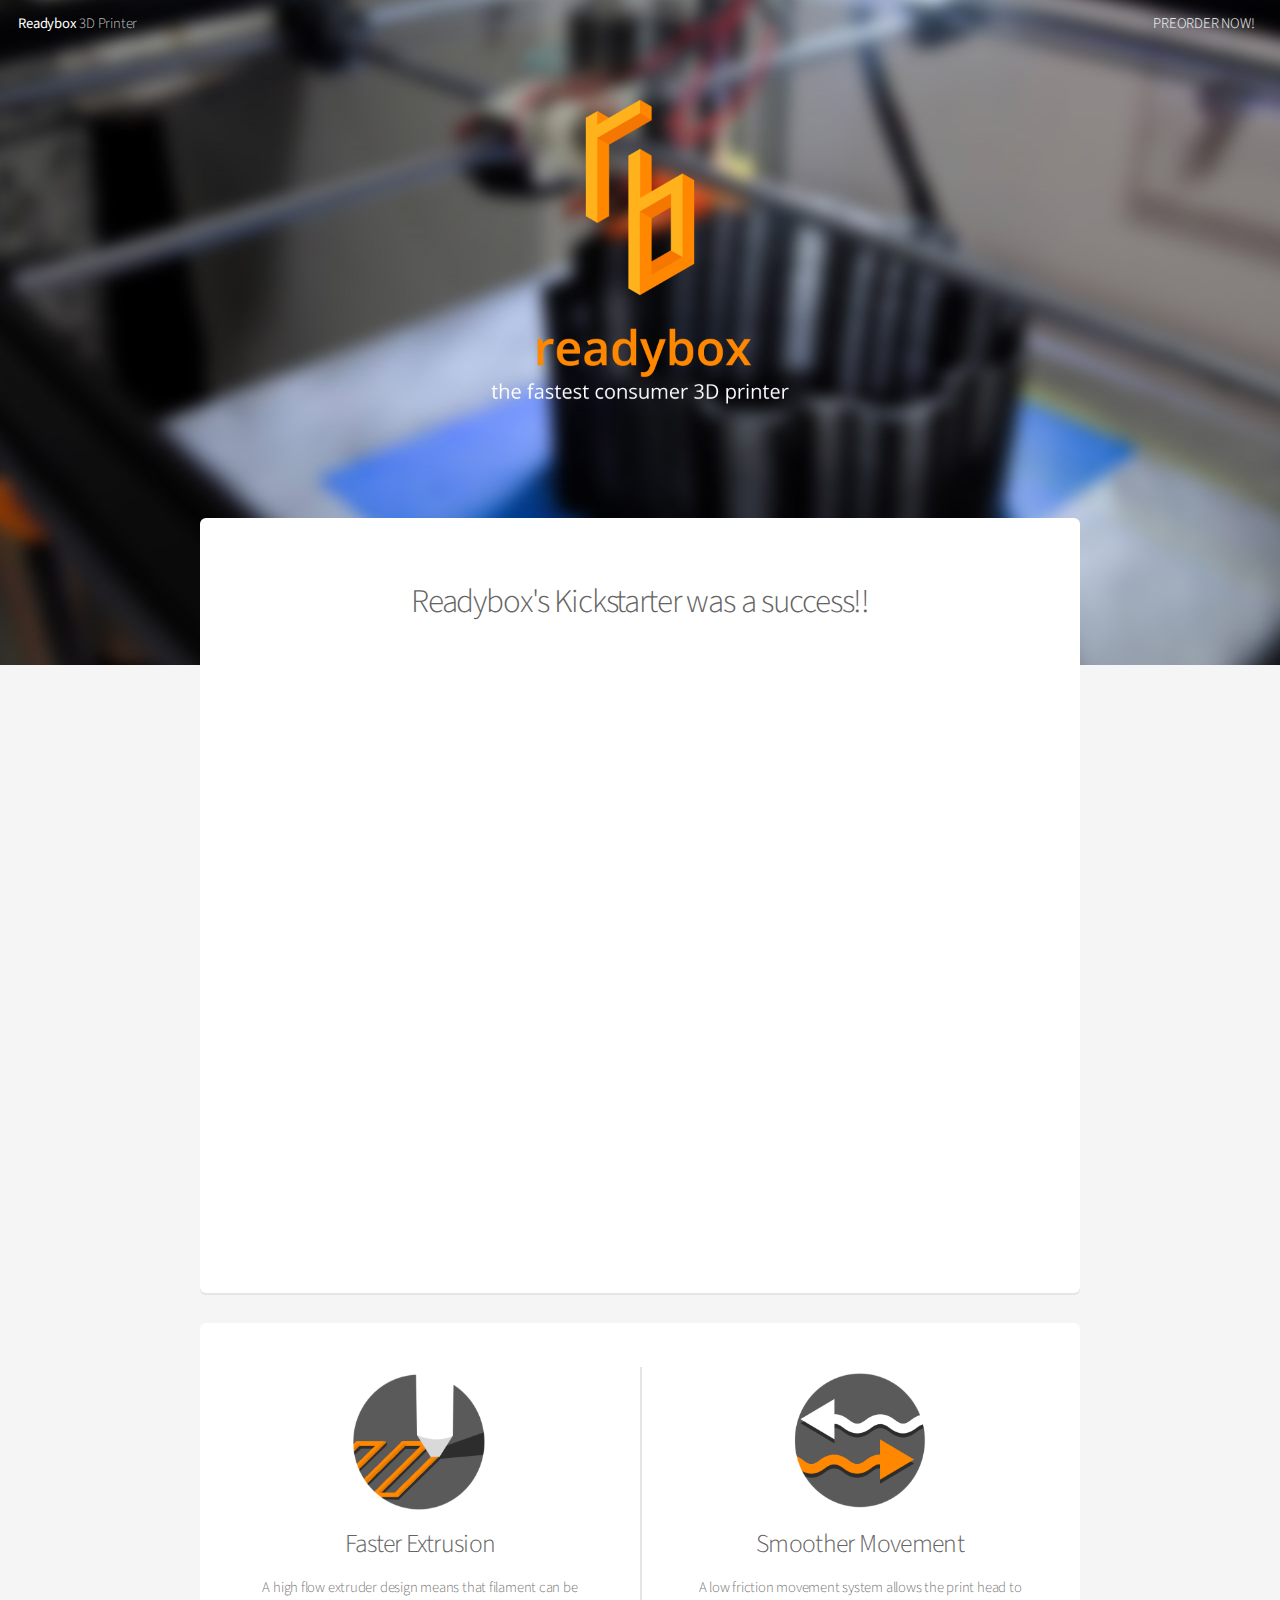
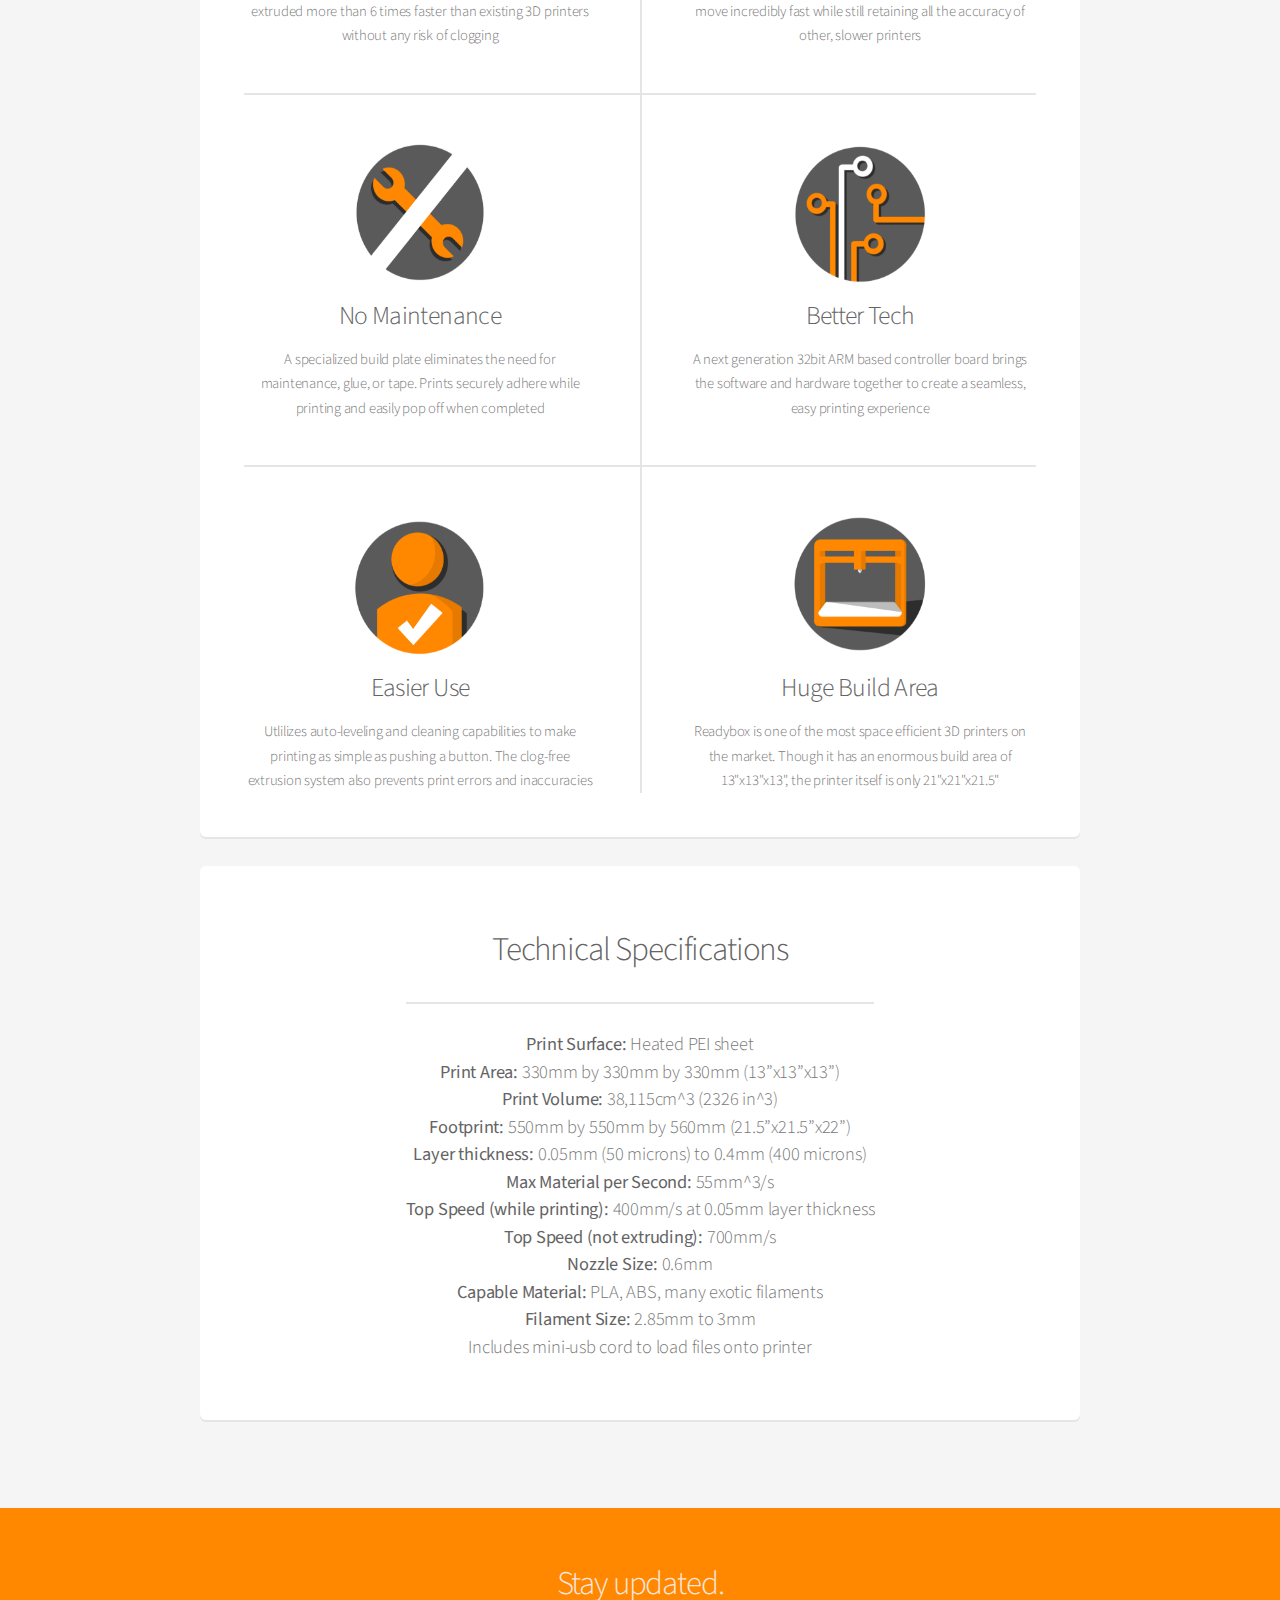
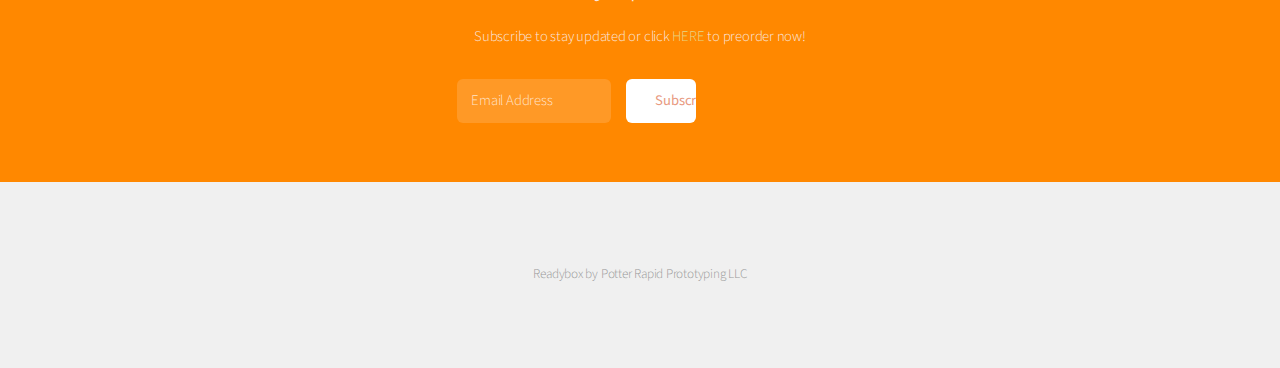
==== commit 1ee2854c: "added preorder button on top" ====
--- a/index.html
+++ b/index.html
@@ -64,7 +64,7 @@
 						
 						<li>
 						</li>
-						
+					<li><a href="https://shop.trycelery.com/page/55d785853791b303007cd6cb" data-celery="55d785853791b303007cd6cb" data-celery-version="v2">PREORDER NOW!</a></li>	
  					</ul>
  				</nav>
  			</header>
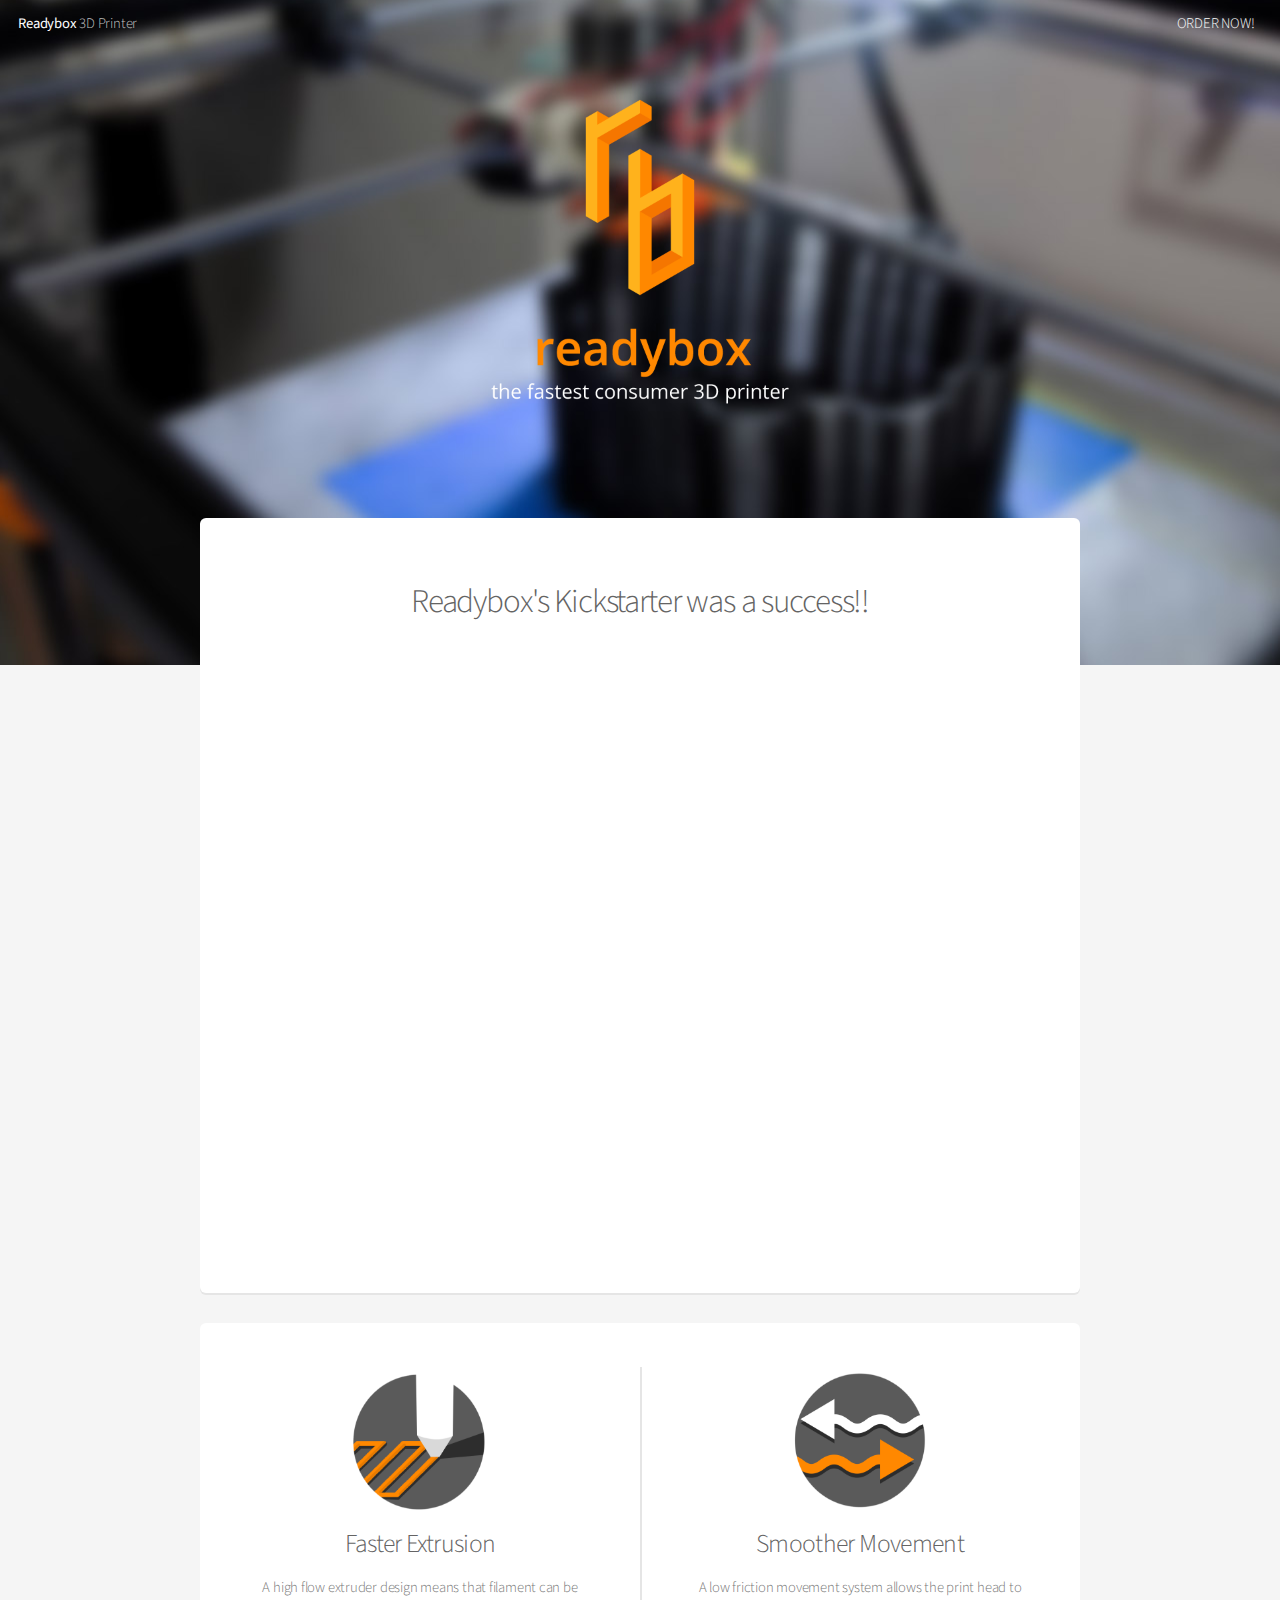
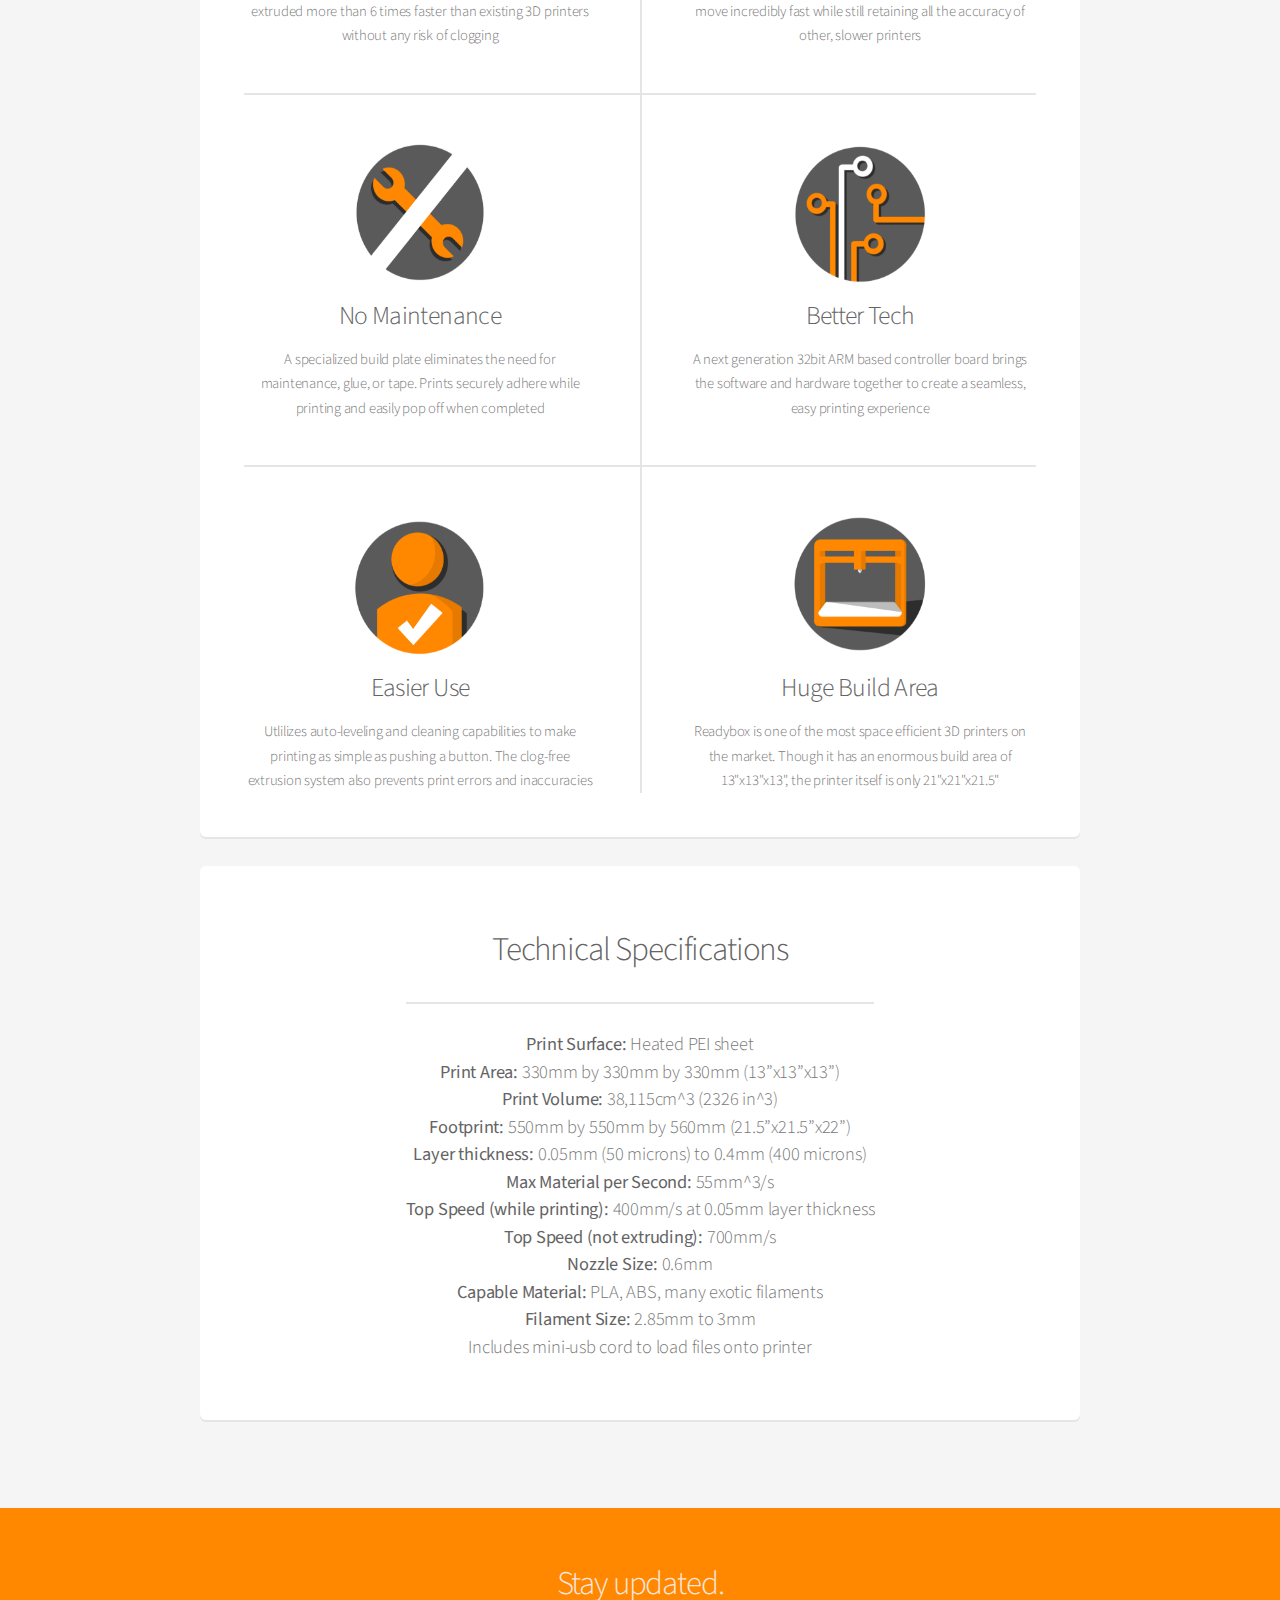
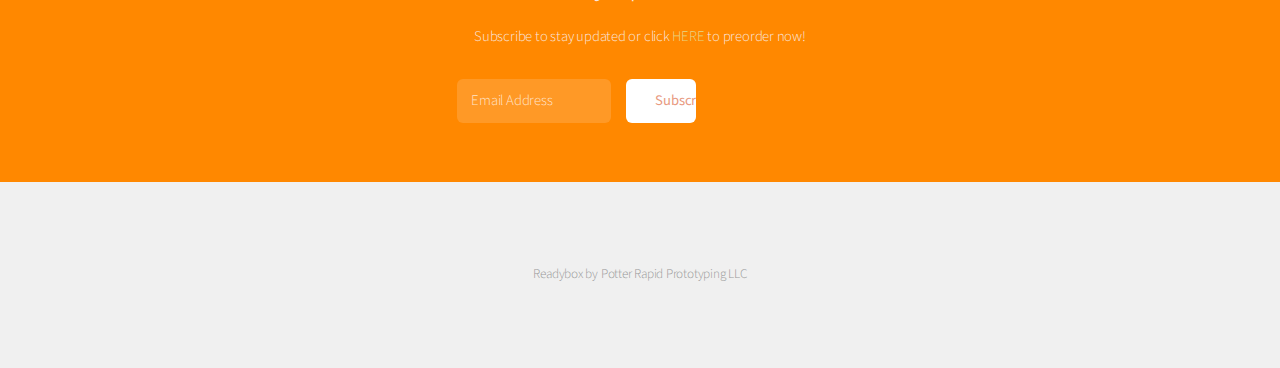
==== commit 8e2c37b0: "changed preorder button text" ====
--- a/index.html
+++ b/index.html
@@ -64,7 +64,7 @@
 						
 						<li>
 						</li>
-					<li><a href="https://shop.trycelery.com/page/55d785853791b303007cd6cb" data-celery="55d785853791b303007cd6cb" data-celery-version="v2">PREORDER NOW!</a></li>	
+					<li><a href="https://shop.trycelery.com/page/55d785853791b303007cd6cb" data-celery="55d785853791b303007cd6cb" data-celery-version="v2">ORDER NOW!</a></li>	
  					</ul>
  				</nav>
  			</header>
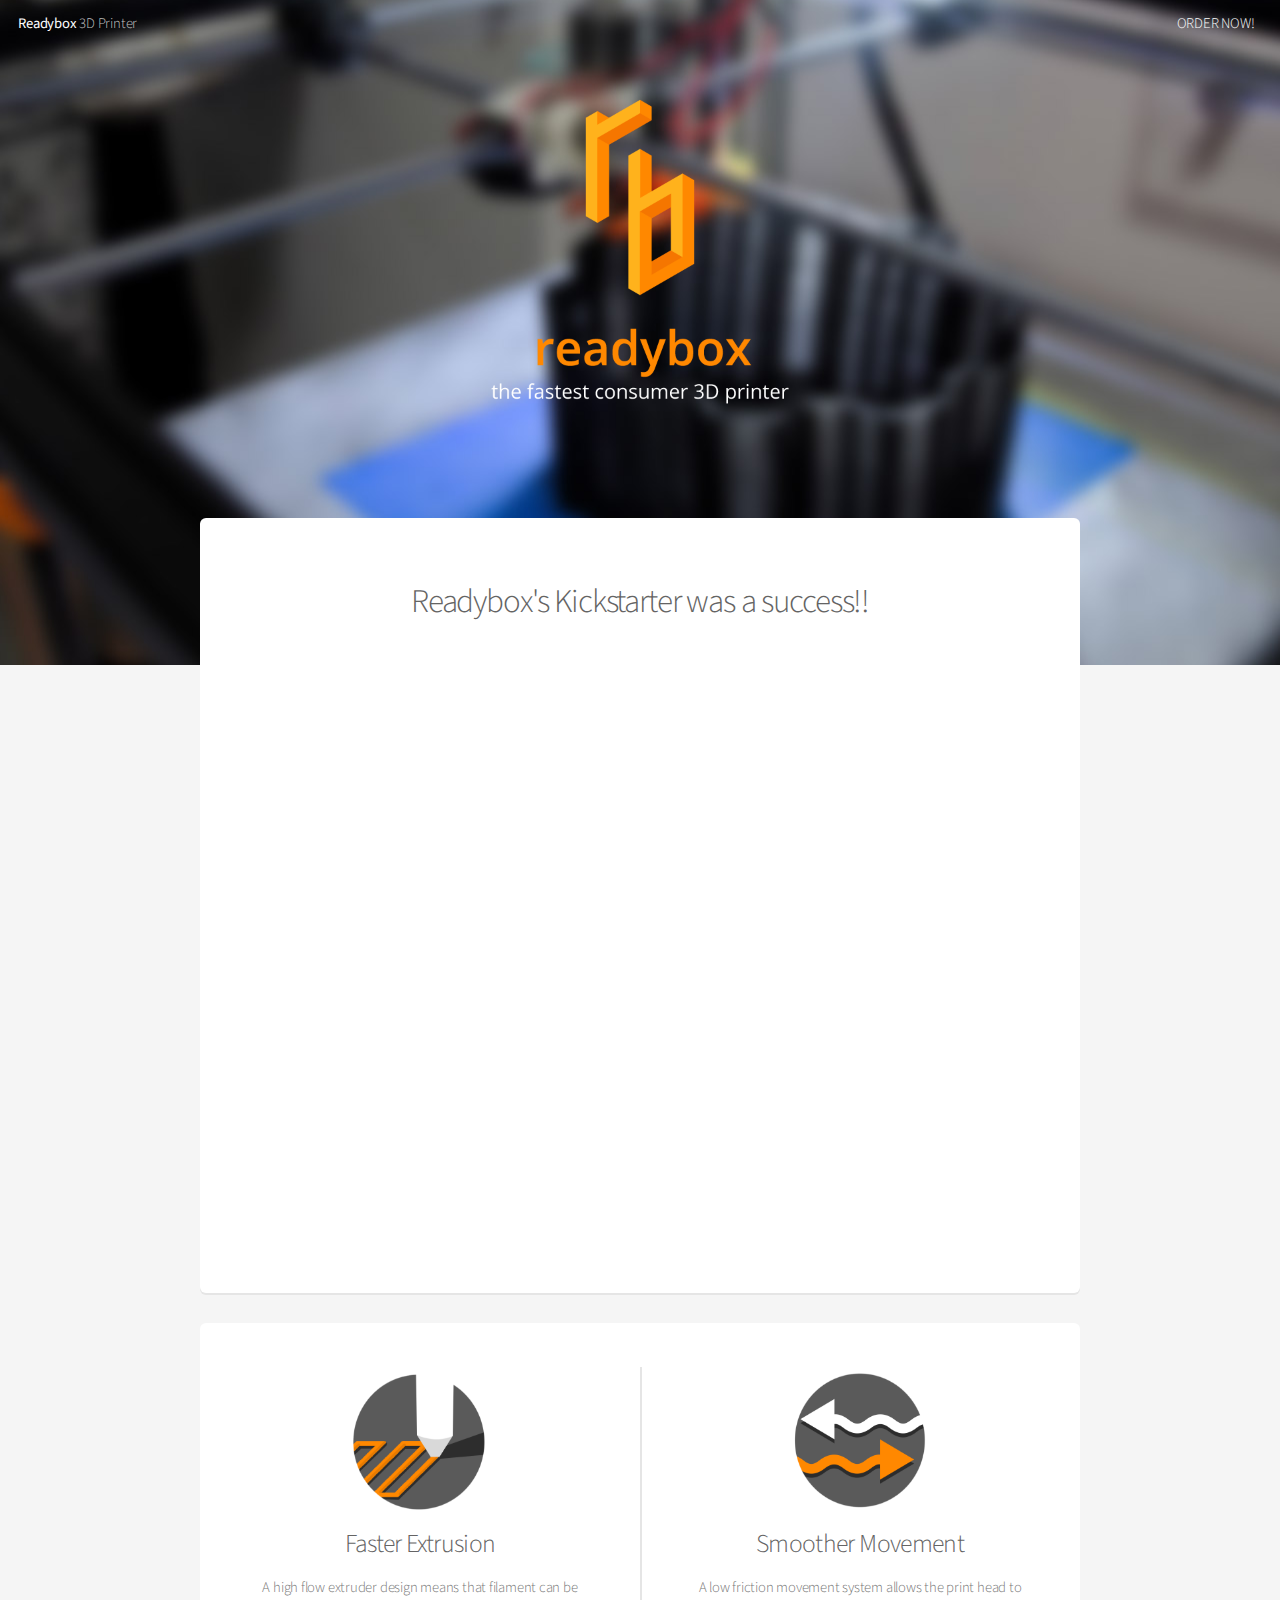
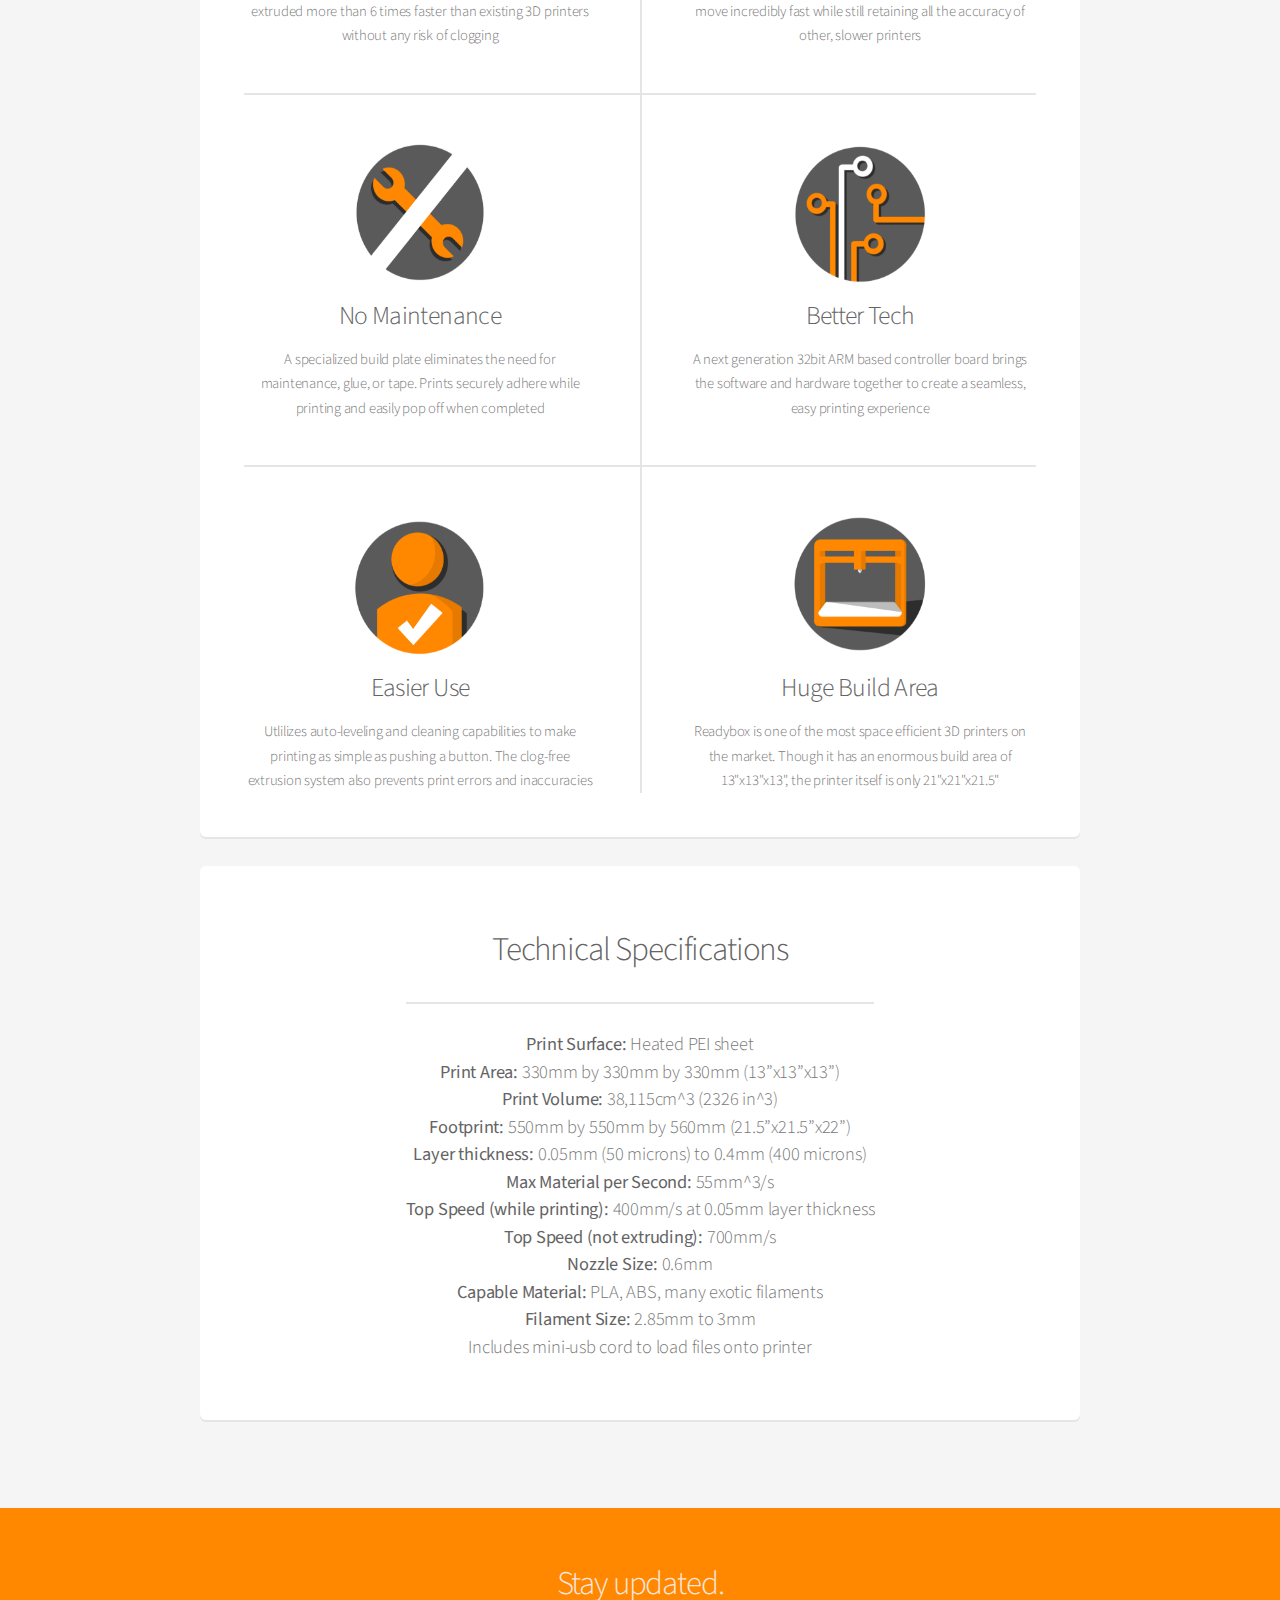
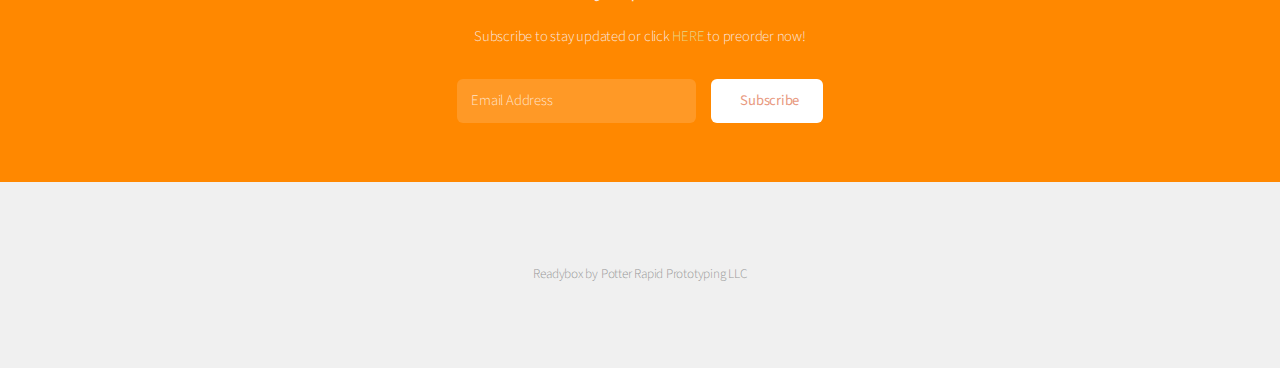
==== commit 9a5bf0c5: "fixed subscribe button" ====
--- a/index.html
+++ b/index.html
@@ -149,7 +149,7 @@
         <p>Subscribe to stay updated or click <a href="https://shop.trycelery.com/page/55d785853791b303007cd6cb" data-celery="55d785853791b303007cd6cb" data-celery-version="v2">HERE</a> to preorder now!</p>
          <form id="mc">
              <div class="row uniform 50%">
-                 <div class="8u 12u(mobilep)">
+                 <div class="12u 12u(mobilep)">
 
         <form id="mc">
             <div class="row uniform 50%">
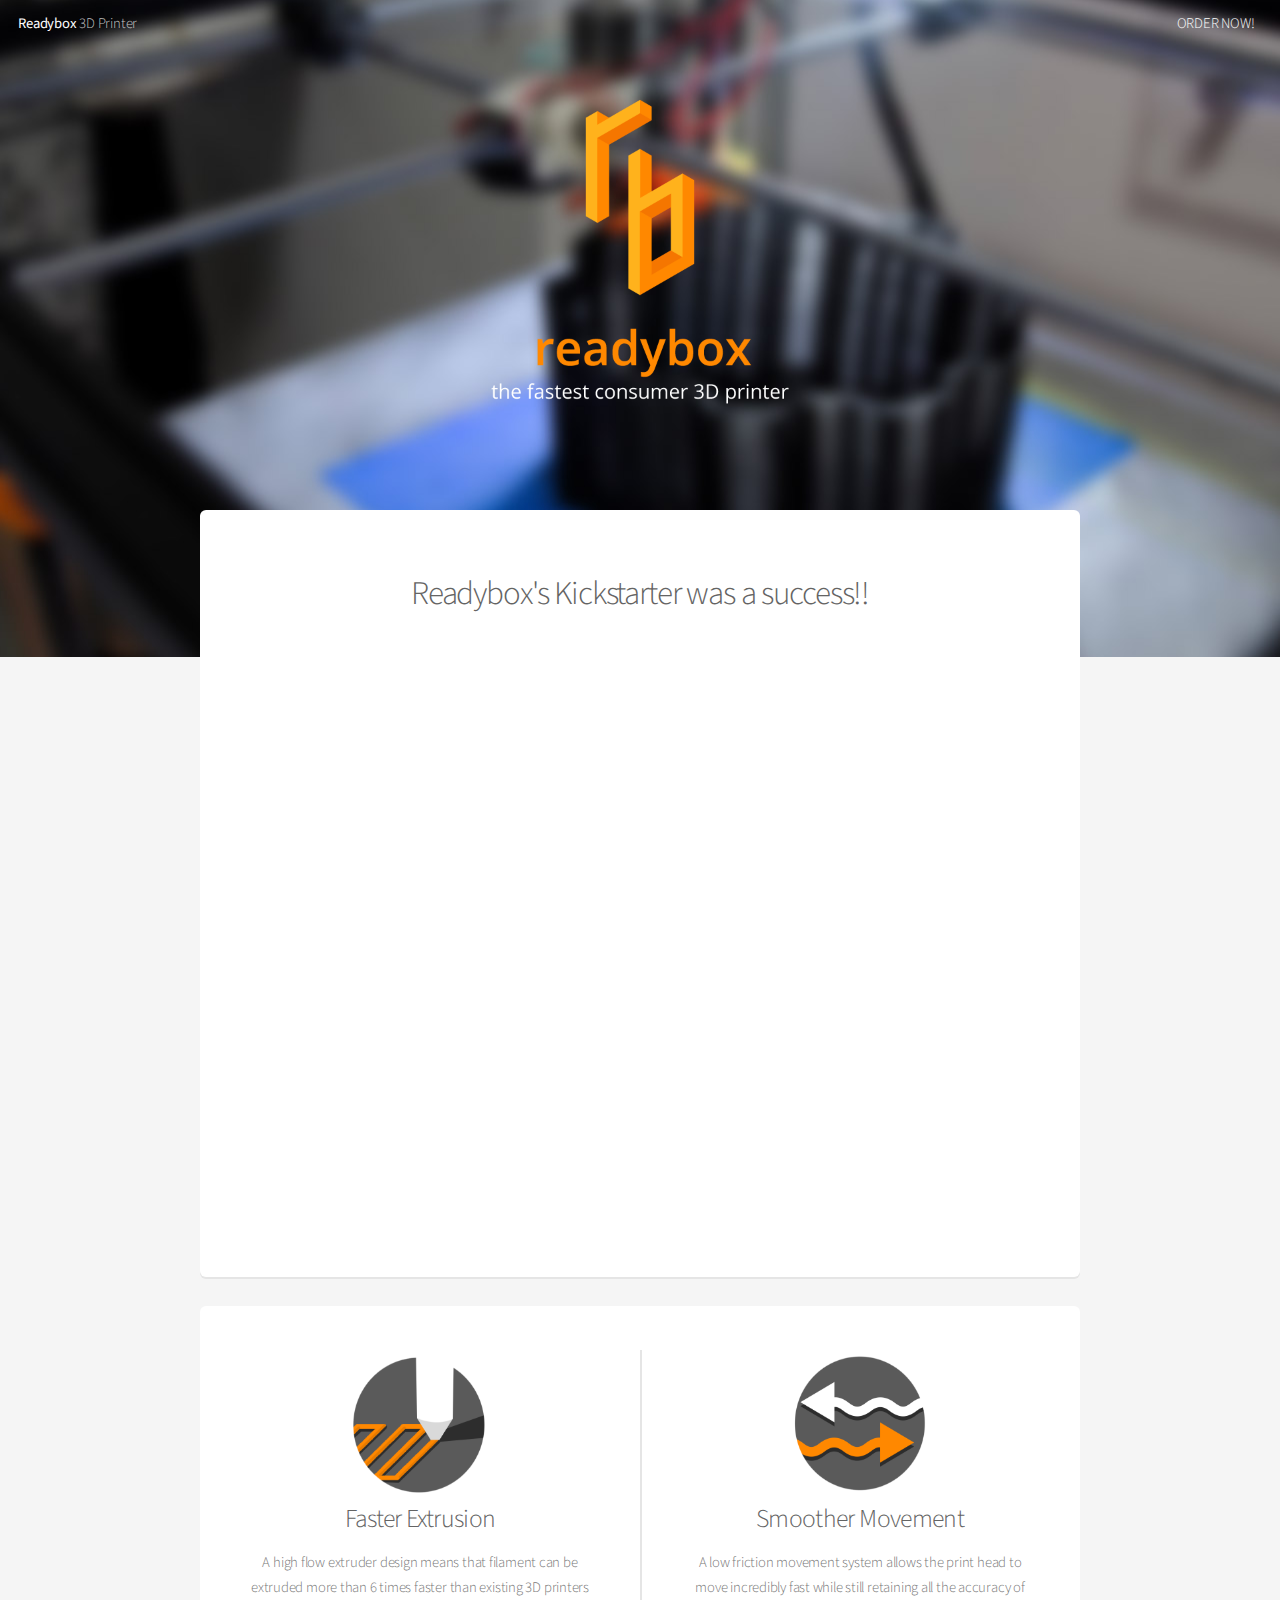
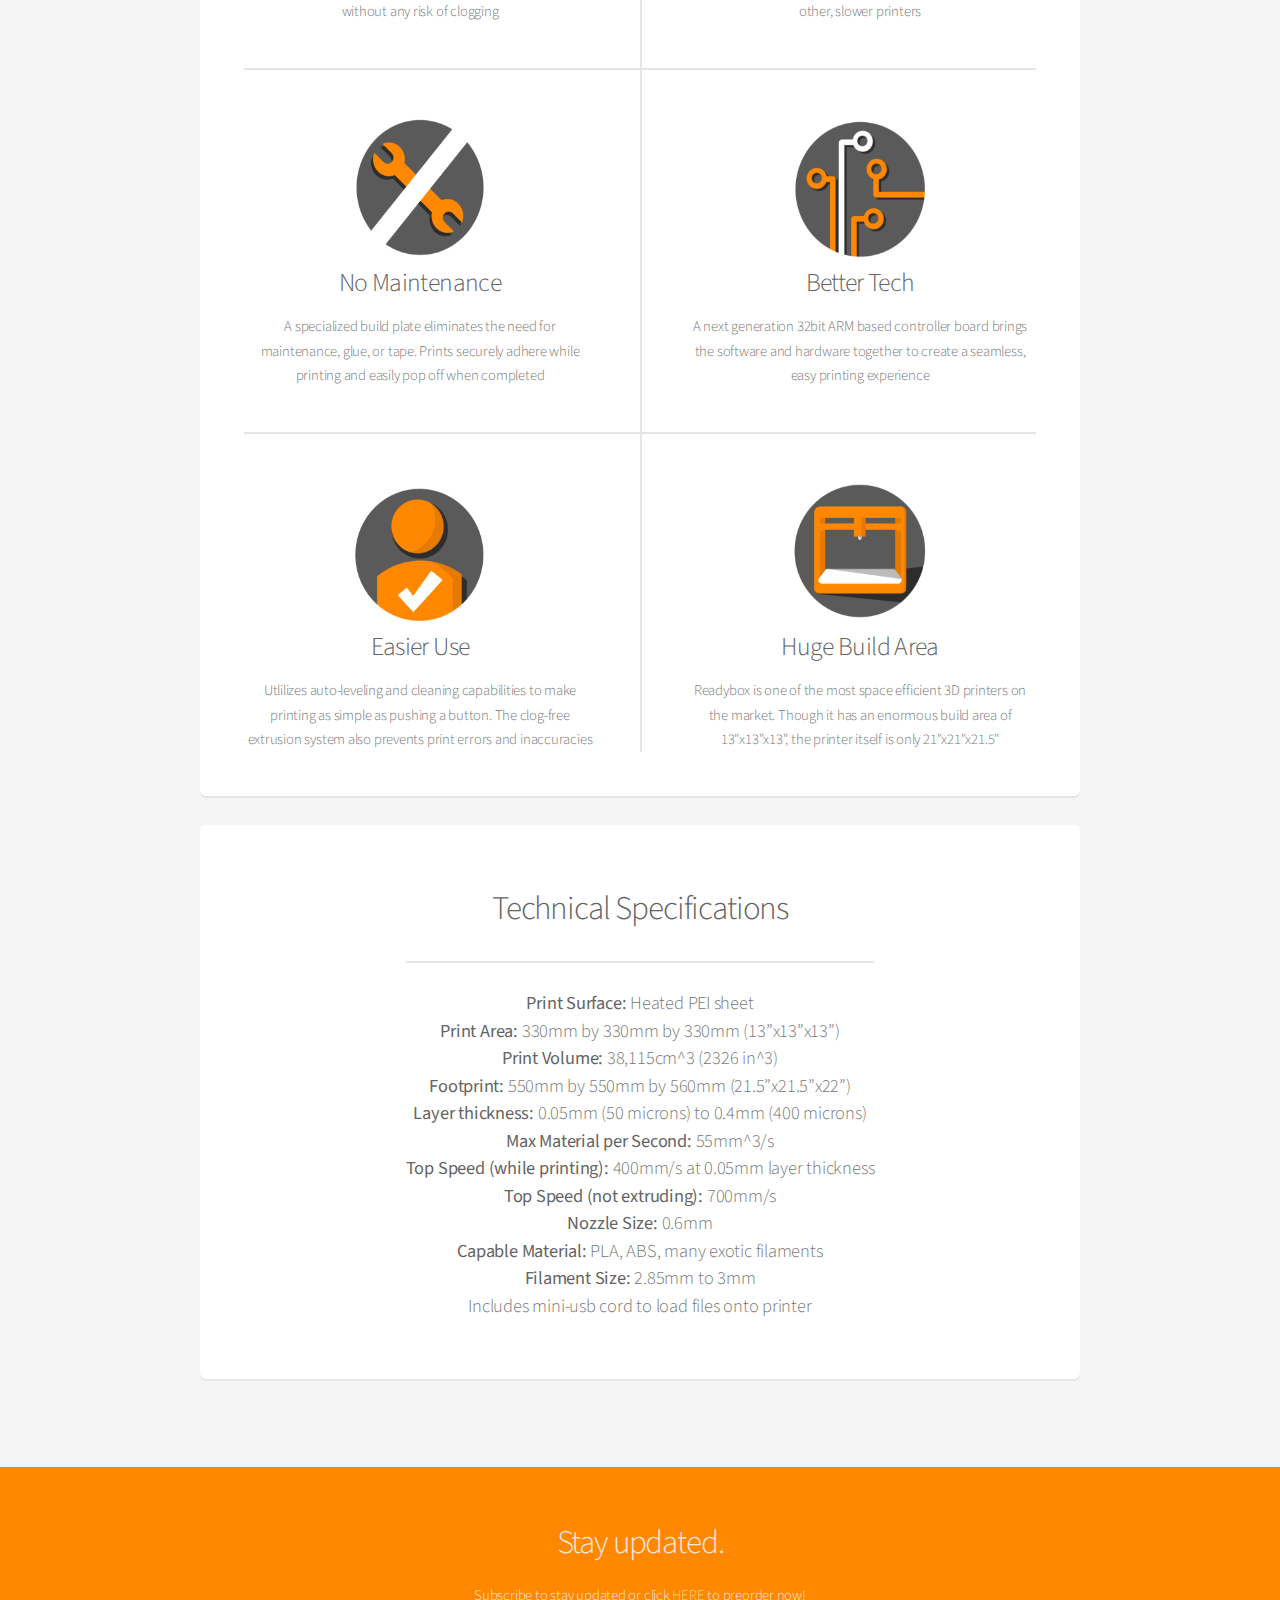
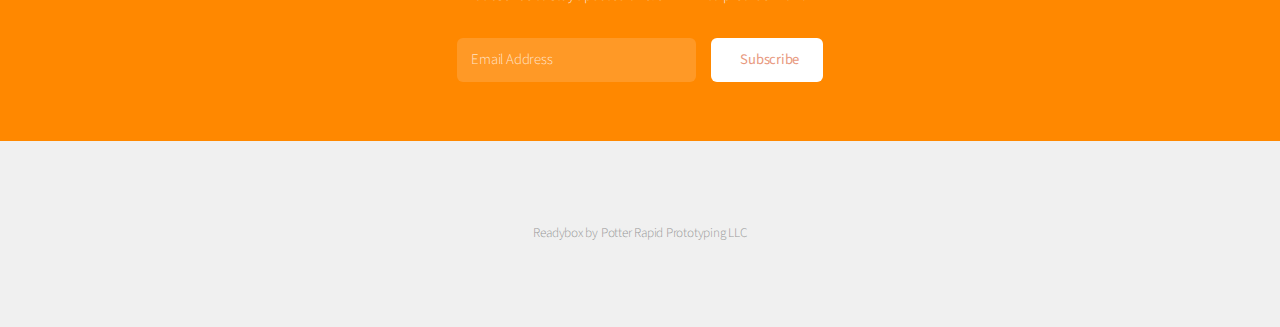
==== commit 46051986: "added header" ====
--- a/index.html
+++ b/index.html
@@ -1,11 +1,47 @@
-<!DOCTYPE HTML>
-<!--
-	Alpha by HTML5 UP
-	html5up.net | @n33co
-	Free for personal and commercial use under the CCA 3.0 license (html5up.net/license)
--->
 <html>
-
+<head>
+	<script>
+  (function(i,s,o,g,r,a,m){i['GoogleAnalyticsObject']=r;i[r]=i[r]||function(){
+  (i[r].q=i[r].q||[]).push(arguments)},i[r].l=1*new Date();a=s.createElement(o),
+  m=s.getElementsByTagName(o)[0];a.async=1;a.src=g;m.parentNode.insertBefore(a,m)
+  })(window,document,'script','//www.google-analytics.com/analytics.js','ga');
+  ga('create', 'UA-67222815-1', 'auto');
+  ga('send', 'pageview');
+</script>
+    <title>Readybox</title>
+    <meta http-equiv="content-type" content="text/html; charset=utf-8" />
+    <meta name="description" content="" />
+    <meta name="keywords" content="" />
+    <!--[if lte IE 8]><script src="css/ie/html5shiv.js"></script><![endif]-->
+    <script src="js/jquery.min.js"></script>
+    <script src="js/jquery.dropotron.min.js"></script>
+    <script src="js/jquery.scrollgress.min.js"></script>
+    <script src="js/jquery.ajaxchimp.js"></script>
+    <script src="js/skel.min.js"></script>
+    <script src="js/skel-layers.min.js"></script>
+    <script src="js/init.js"></script>
+    <noscript>
+        <link rel="stylesheet" href="css/skel.css" />
+        <link rel="stylesheet" href="css/style.css" />
+        <link rel="stylesheet" href="css/style-wide.css" />
+    </noscript>
+    <link rel="apple-touch-icon" sizes="57x57" href="./images/icons/apple-icon-57x57.png">
+    <link rel="apple-touch-icon" sizes="60x60" href="./images/icons/apple-icon-60x60.png">
+    <link rel="apple-touch-icon" sizes="72x72" href="./images/icons/apple-icon-72x72.png">
+    <link rel="apple-touch-icon" sizes="76x76" href="./images/icons/apple-icon-76x76.png">
+    <link rel="apple-touch-icon" sizes="114x114" href="./images/icons/apple-icon-114x114.png">
+    <link rel="apple-touch-icon" sizes="120x120" href="./images/icons/apple-icon-120x120.png">
+    <link rel="apple-touch-icon" sizes="144x144" href="./images/icons/apple-icon-144x144.png">
+    <link rel="apple-touch-icon" sizes="152x152" href="./images/icons/apple-icon-152x152.png">
+    <link rel="apple-touch-icon" sizes="180x180" href="./images/icons/apple-icon-180x180.png">
+    <link rel="icon" type="image/png" sizes="192x192" href="./images/icons/android-icon-192x192.png">
+    <link rel="icon" type="image/png" sizes="32x32" href="./images/icons/favicon-32x32.png">
+    <link rel="icon" type="image/png" sizes="96x96" href="./images/icons/favicon-96x96.png">
+    <link rel="icon" type="image/png" sizes="16x16" href="./images/icons/favicon-16x16.png">
+    <link rel="manifest" href="./images/icons/manifest.json">
+    <meta name="msapplication-TileColor" content="#ffffff">
+    <meta name="msapplication-TileImage" content="./images/icons/ms-icon-144x144.png">
+    <meta name="theme-color" content="#ffffff">
 <head>
 	<script>
   (function(i,s,o,g,r,a,m){i['GoogleAnalyticsObject']=r;i[r]=i[r]||function(){
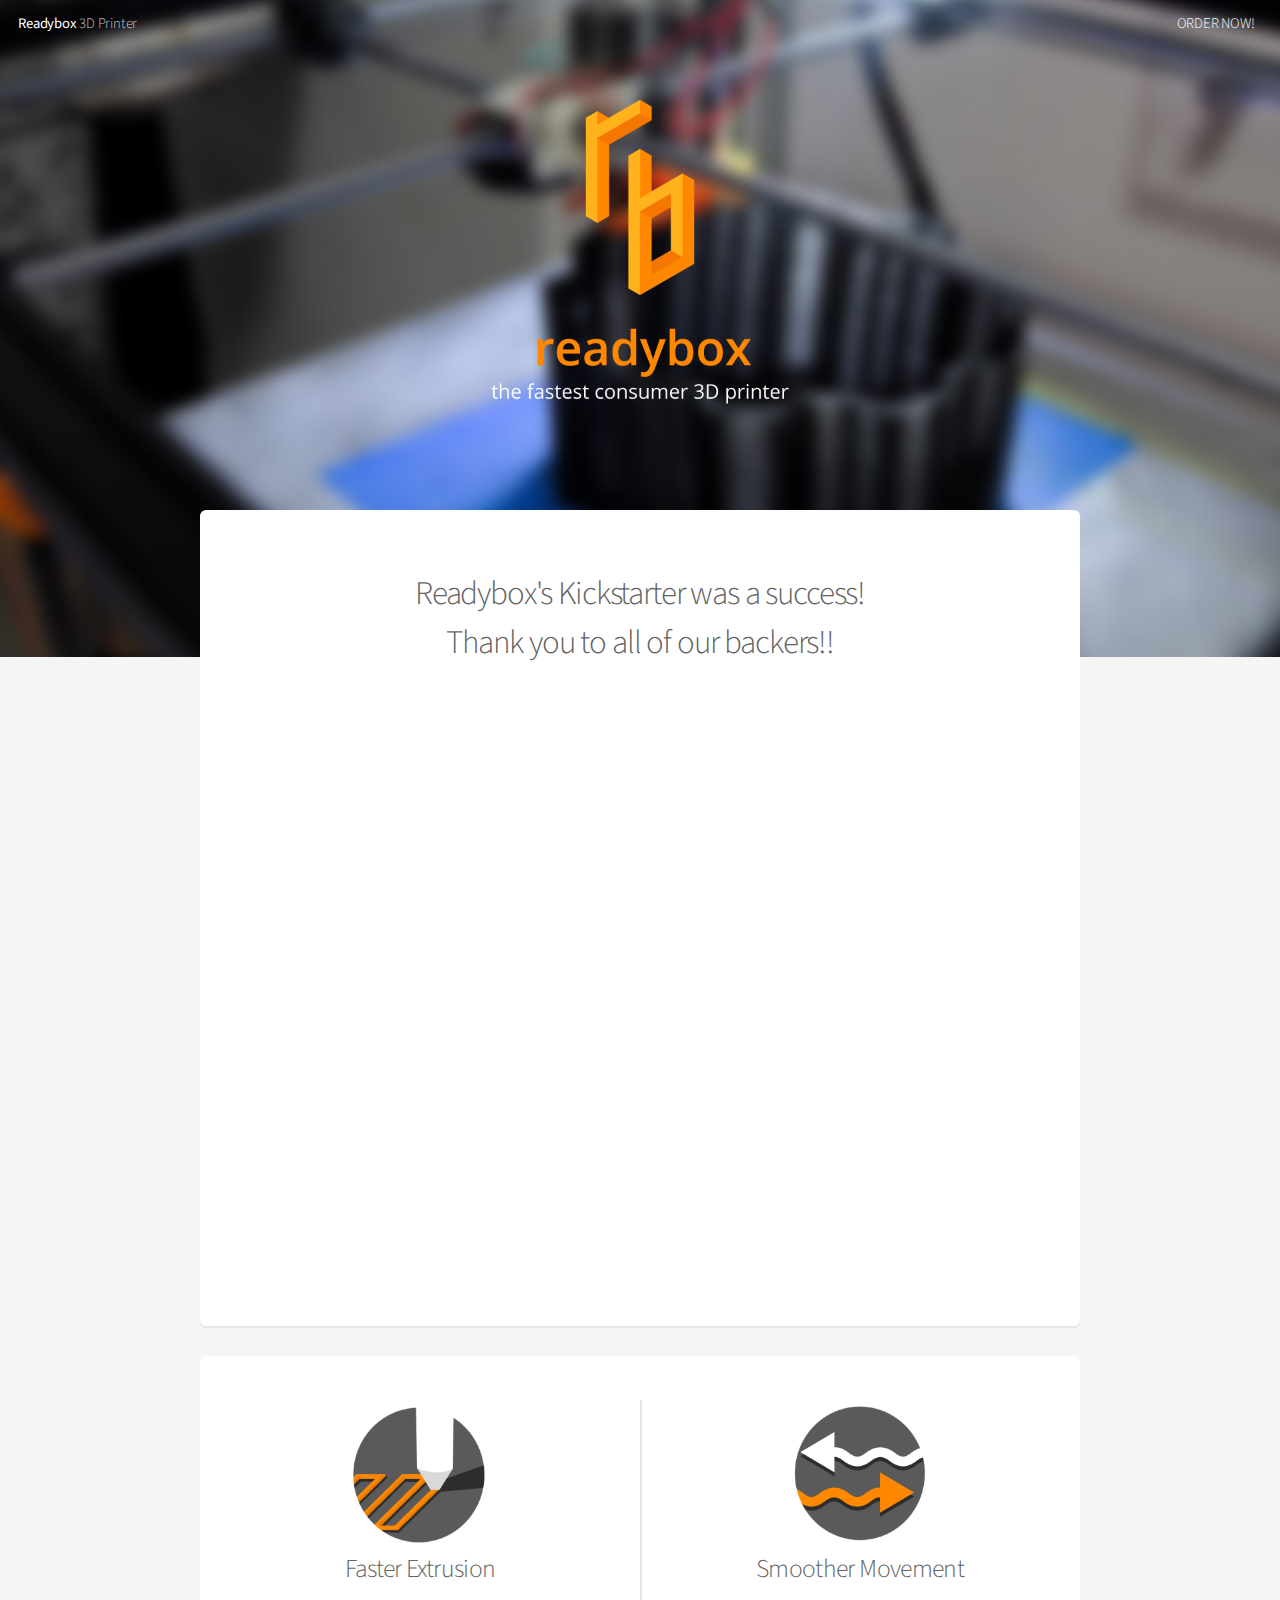
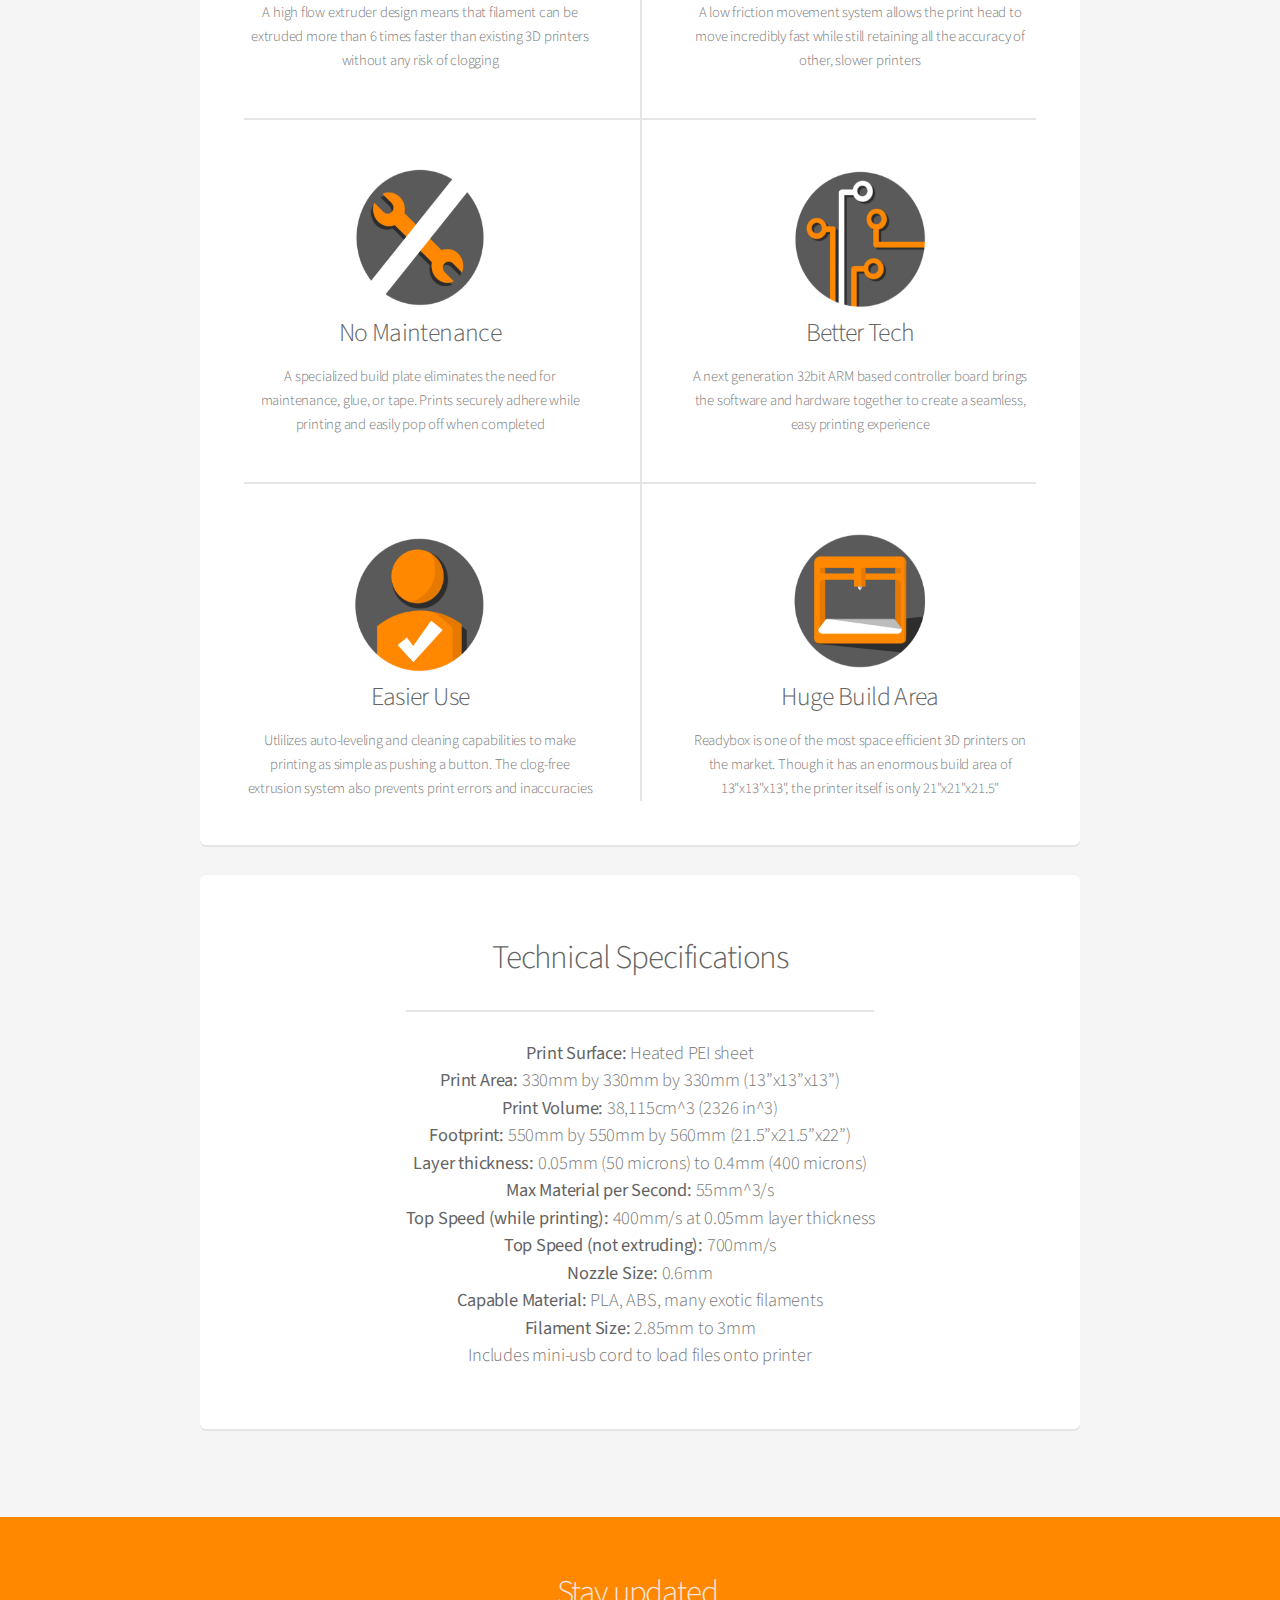
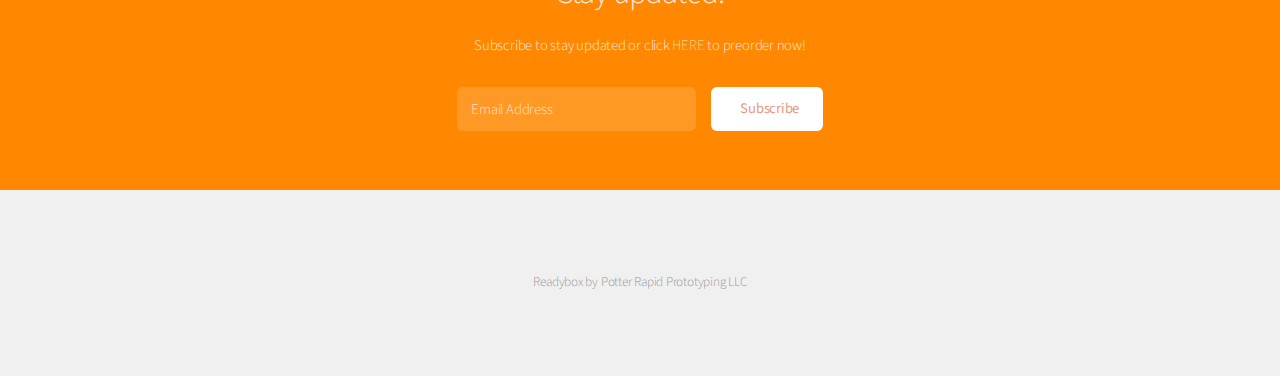
==== commit 75e72548: "Added backer text" ====
--- a/index.html
+++ b/index.html
@@ -116,7 +116,7 @@
     <section id="main" class="container">
         <section class="box special">
             <header class="major">
-                <h2><a href="http://kck.st/1Qghwsk">Readybox's Kickstarter was a success!</a>!</h2>
+                <h2><a href="http://kck.st/1Qghwsk">Readybox's Kickstarter was a success!<br />Thank you to all of our backers!</a>!</h2>
                 <iframe width="800" height="600" src="https://www.kickstarter.com/projects/brettpotter/readybox-fastest-consumer-3d-printer/widget/video.html" frameborder="0" scrolling="no"> </iframe>
             </header>
             <!-- <span class="image featured"><img src="images/websiteback1.png" alt="" /></span> -->
